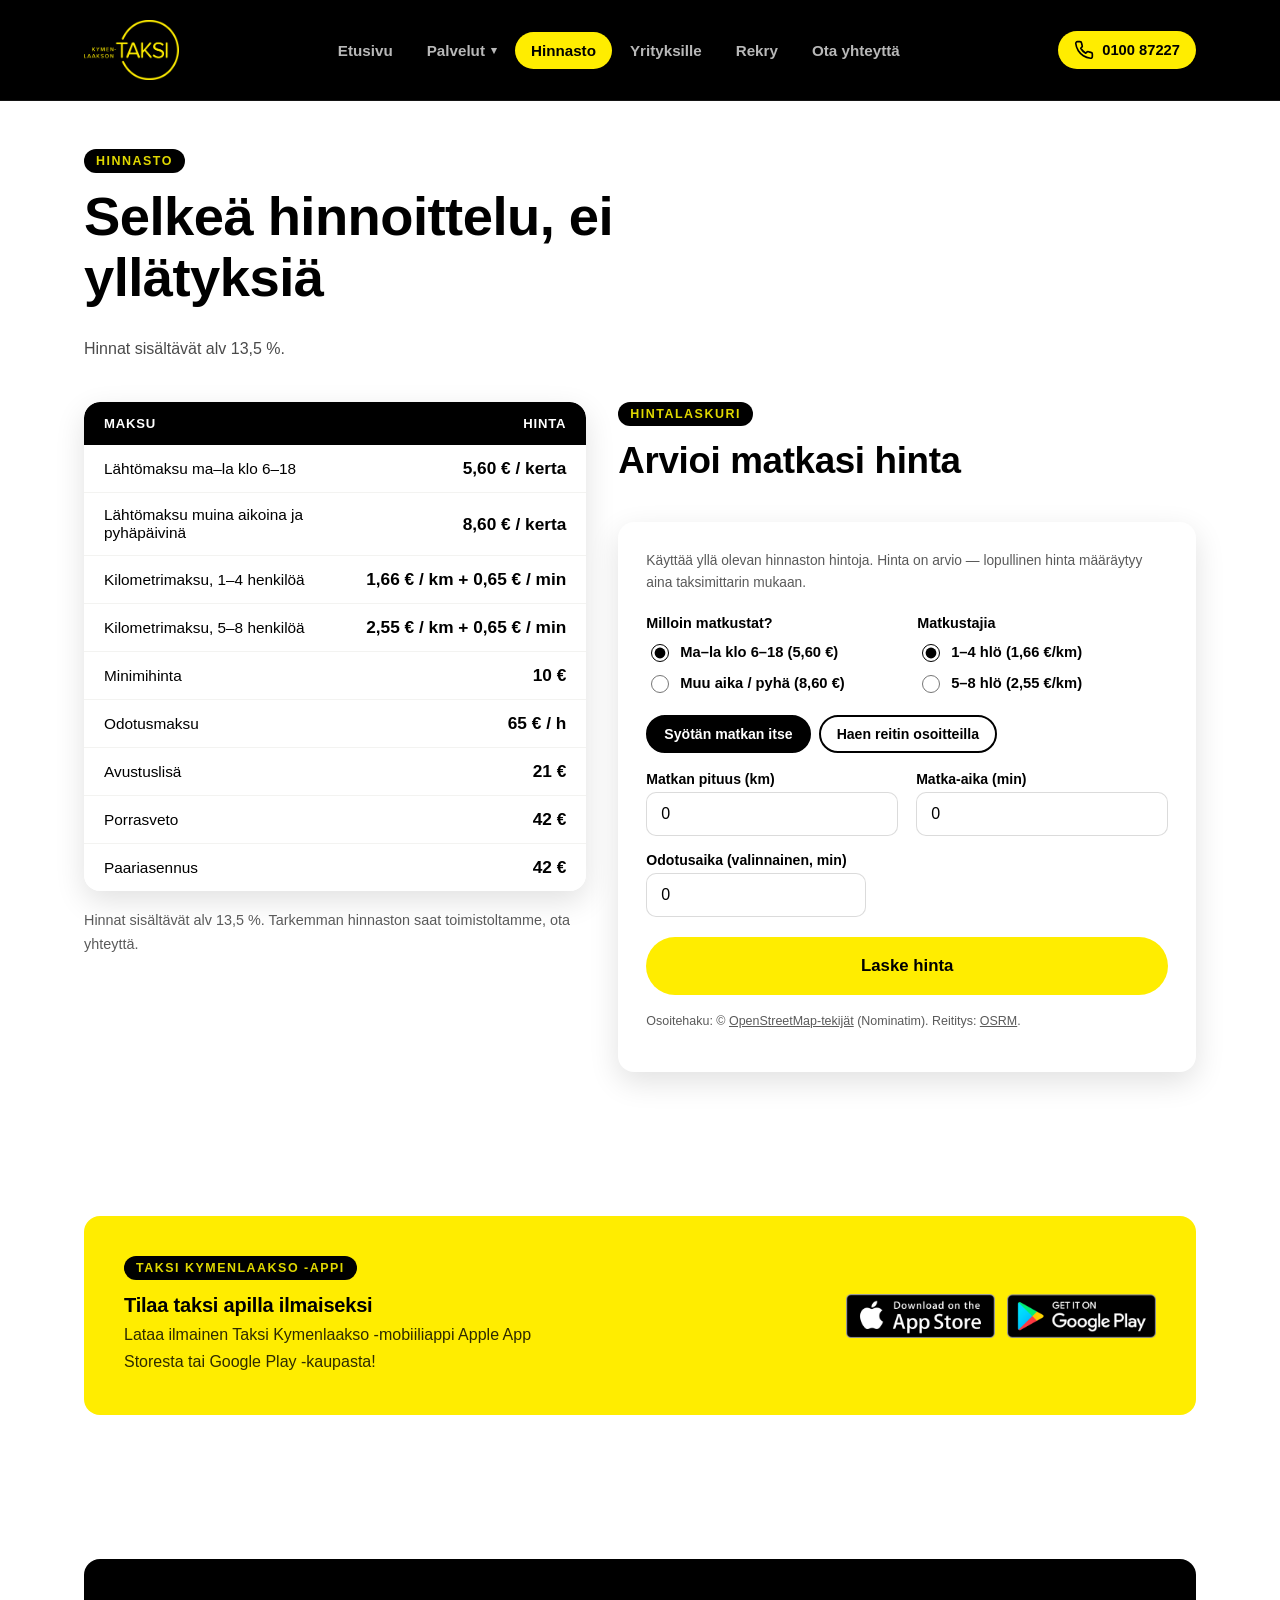
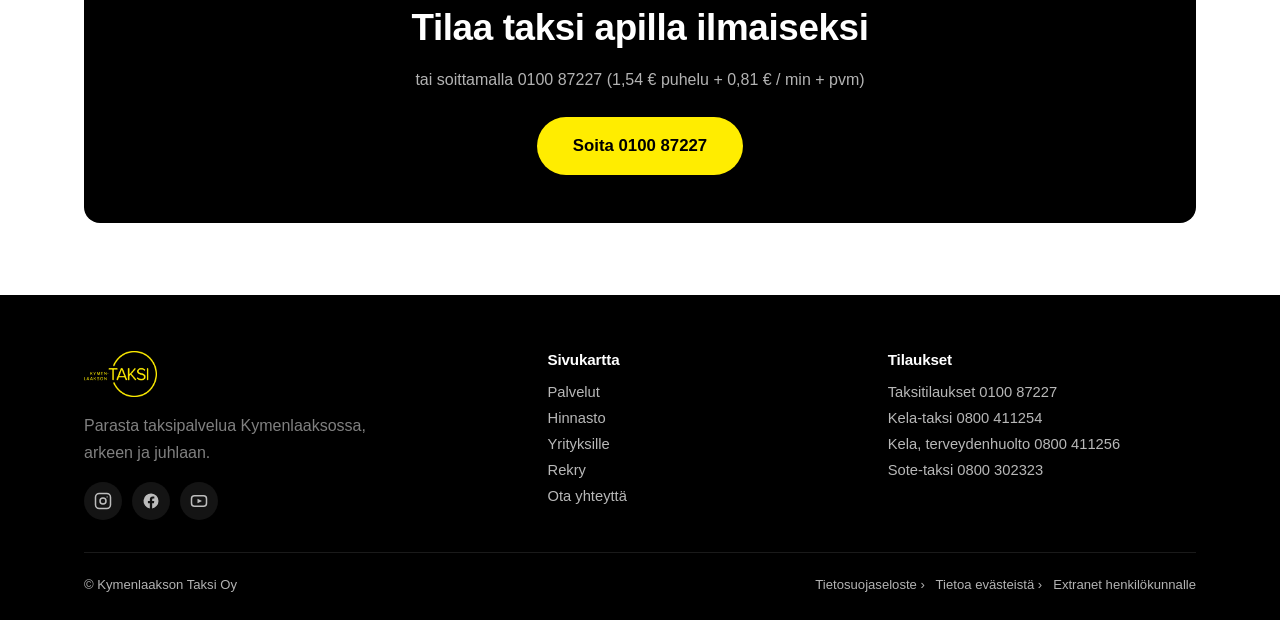
==== hinnasto.html @ 9fd6f987 "Poista turha keltainen bannerihero hinnasto-sivulta ja korjaa pudotusvalikon hover-bugi Hinnasto-siv" ====
<!DOCTYPE html>
<html lang="fi">
<head>
<meta charset="UTF-8">
<meta name="viewport" content="width=device-width, initial-scale=1.0">
<title>Hinnasto — Kymenlaakson Taksi</title>
<meta name="description" content="Kymenlaakson Taksin hinnasto: lähtömaksut, kilometrimaksut, odotusmaksu ja lisät.">
<link rel="stylesheet" href="assets/style.css?v=7">
<link rel="icon" href="assets/images/favicon-32.png" sizes="32x32">
<link rel="icon" href="assets/images/favicon-192.png" sizes="192x192">
<link rel="apple-touch-icon" href="assets/images/apple-touch-icon.png">
</head>
<body>
<a class="skip-link" href="#sisalto">Siirry sisältöön</a>

<header class="site-header">
  <div class="wrap">
    <a href="index.html" class="logo">
      <img src="assets/images/logo-keltainen.png" alt="Kymenlaakson Taksi" width="96" height="60">
    </a>
    <nav class="main-nav" aria-label="Päävalikko">
      <a href="index.html">Etusivu</a>
      <div class="nav-dropdown">
        <button type="button" class="nav-dropdown-toggle" aria-haspopup="true" aria-expanded="false" aria-controls="palvelut-menu">
          Palvelut <span class="caret" aria-hidden="true">&#9662;</span>
        </button>
        <ul class="nav-dropdown-menu" id="palvelut-menu">
          <li><a href="palvelut.html">Kaikki palvelut</a></li>
          <li><a href="kela-taksi.html">Kela-taksi</a></li>
          <li><a href="sote-taksi.html">Sote-taksi</a></li>
        </ul>
      </div>
      <a href="hinnasto.html" class="active" aria-current="page">Hinnasto</a>
      <a href="yrityksille.html">Yrityksille</a>
      <a href="rekry.html">Rekry</a>
      <a href="ota-yhteytta.html">Ota yhteyttä</a>
    </nav>
    <div class="header-actions">
      <a href="tel:+35810087227" class="call-chip"><svg width="20" height="20" viewBox="0 0 24 24" fill="none" stroke="currentColor" stroke-width="2" stroke-linecap="round" stroke-linejoin="round" aria-hidden="true"><path d="M22 16.92v3a2 2 0 0 1-2.18 2 19.79 19.79 0 0 1-8.63-3.07 19.5 19.5 0 0 1-6-6 19.79 19.79 0 0 1-3.07-8.67A2 2 0 0 1 4.11 2h3a2 2 0 0 1 2 1.72c.127.96.361 1.903.7 2.81a2 2 0 0 1-.45 2.11L8.09 9.91a16 16 0 0 0 6 6l1.27-1.27a2 2 0 0 1 2.11-.45c.907.339 1.85.573 2.81.7A2 2 0 0 1 22 16.92z"/></svg> <span class="chip-sub">0100 87227</span></a>
      <button class="menu-toggle" aria-label="Avaa valikko" aria-expanded="false" aria-controls="mobile-nav"><svg width="24" height="24" viewBox="0 0 24 24" fill="none" stroke="currentColor" stroke-width="2" stroke-linecap="round" stroke-linejoin="round" aria-hidden="true"><line x1="3" y1="6" x2="21" y2="6"/><line x1="3" y1="12" x2="21" y2="12"/><line x1="3" y1="18" x2="21" y2="18"/></svg></button>
    </div>
  </div>
  <div class="mobile-nav" id="mobile-nav">
    <a href="index.html">Etusivu</a>
    <a href="palvelut.html">Palvelut</a>
    <div class="sub-links">
      <a href="kela-taksi.html">Kela-taksi</a>
      <a href="sote-taksi.html">Sote-taksi</a>
    </div>
    <a href="hinnasto.html" class="active" aria-current="page">Hinnasto</a>
    <a href="yrityksille.html">Yrityksille</a>
    <a href="rekry.html">Rekry</a>
    <a href="ota-yhteytta.html">Ota yhteyttä</a>
  </div>
</header>

<main id="sisalto">

  <section id="hintalaskuri" style="padding-top:48px;">
    <div class="wrap">
      <div class="section-head">
        <span class="eyebrow">Hinnasto</span>
        <h1>Selkeä hinnoittelu, ei yllätyksiä</h1>
        <p>Hinnat sisältävät alv 13,5 %.</p>
      </div>
      <div class="pricing-grid">

        <div>
          <h2 class="visually-hidden">Hinnat</h2>
          <div class="table-scroll">
          <table class="price-table">
            <thead>
              <tr><th>Maksu</th><th style="text-align:right;">Hinta</th></tr>
            </thead>
            <tbody>
              <tr>
                <td>Lähtömaksu ma–la klo 6–18</td>
                <td class="amount">5,60 € / kerta</td>
              </tr>
              <tr>
                <td>Lähtömaksu muina aikoina ja pyhäpäivinä</td>
                <td class="amount">8,60 € / kerta</td>
              </tr>
              <tr>
                <td>Kilometrimaksu, 1–4 henkilöä</td>
                <td class="amount">1,66 € / km + 0,65 € / min</td>
              </tr>
              <tr>
                <td>Kilometrimaksu, 5–8 henkilöä</td>
                <td class="amount">2,55 € / km + 0,65 € / min</td>
              </tr>
              <tr>
                <td>Minimihinta</td>
                <td class="amount">10 €</td>
              </tr>
              <tr>
                <td>Odotusmaksu</td>
                <td class="amount">65 € / h</td>
              </tr>
              <tr>
                <td>Avustuslisä</td>
                <td class="amount">21 €</td>
              </tr>
              <tr>
                <td>Porrasveto</td>
                <td class="amount">42 €</td>
              </tr>
              <tr>
                <td>Paariasennus</td>
                <td class="amount">42 €</td>
              </tr>
            </tbody>
          </table>
          </div>
          <p class="price-note">Hinnat sisältävät alv 13,5 %. Tarkemman hinnaston saat toimistoltamme, <a href="ota-yhteytta.html">ota yhteyttä</a>.</p>
        </div>

        <div>
          <div class="section-head">
            <span class="eyebrow">Hintalaskuri</span>
            <h2>Arvioi matkasi hinta</h2>
          </div>

          <div class="calc-card">
            <p class="calc-note">Käyttää yllä olevan hinnaston hintoja. Hinta on arvio — lopullinen hinta määräytyy aina taksimittarin mukaan.</p>

            <div class="calc-top-grid">
              <fieldset class="calc-fieldset">
                <legend>Milloin matkustat?</legend>
                <div class="calc-radio-row">
                  <label class="calc-radio"><input type="radio" name="calc-time" value="day" checked> Ma–la klo 6–18 (5,60 €)</label>
                  <label class="calc-radio"><input type="radio" name="calc-time" value="night"> Muu aika / pyhä (8,60 €)</label>
                </div>
              </fieldset>

              <fieldset class="calc-fieldset">
                <legend>Matkustajia</legend>
                <div class="calc-radio-row">
                  <label class="calc-radio"><input type="radio" name="calc-pax" value="1-4" checked> 1–4 hlö (1,66 €/km)</label>
                  <label class="calc-radio"><input type="radio" name="calc-pax" value="5-8"> 5–8 hlö (2,55 €/km)</label>
                </div>
              </fieldset>
            </div>

            <div class="tabs calc-method-tabs" data-target="#calc-method-panels">
              <button type="button" class="tab-btn active" data-tab="manual">Syötän matkan itse</button>
              <button type="button" class="tab-btn" data-tab="address">Haen reitin osoitteilla</button>
            </div>

            <div id="calc-method-panels">
              <div class="tab-panel calc-panel active" id="manual">
                <div class="calc-grid-2">
                  <div class="calc-field">
                    <label for="calc-km">Matkan pituus (km)</label>
                    <input class="calc-input" type="number" min="0" step="0.1" id="calc-km" value="0">
                  </div>
                  <div class="calc-field">
                    <label for="calc-min">Matka-aika (min)</label>
                    <input class="calc-input" type="number" min="0" step="1" id="calc-min" value="0">
                  </div>
                </div>
              </div>

              <div class="tab-panel calc-panel" id="address">
                <div class="calc-field ac-wrap">
                  <label for="calc-from">Lähtöpaikka</label>
                  <input class="calc-input" type="text" id="calc-from" autocomplete="off" placeholder="esim. Ruuvikatu 12, Kotka">
                  <div class="ac-list" id="calc-from-list" hidden></div>
                  <span class="visually-hidden" id="calc-from-live" aria-live="polite"></span>
                </div>
                <div class="calc-field ac-wrap">
                  <label for="calc-to">Määränpää</label>
                  <input class="calc-input" type="text" id="calc-to" autocomplete="off" placeholder="esim. Kymenlaakson keskussairaala">
                  <div class="ac-list" id="calc-to-list" hidden></div>
                  <span class="visually-hidden" id="calc-to-live" aria-live="polite"></span>
                </div>
                <div class="calc-route-row">
                  <button type="button" class="btn btn-outline" id="calc-route-btn">Hae reitti</button>
                  <p class="ac-status" id="calc-route-status" aria-live="polite"></p>
                </div>
              </div>
            </div>

            <div class="calc-field calc-wait-field">
              <label for="calc-wait">Odotusaika (valinnainen, min)</label>
              <input class="calc-input" type="number" min="0" step="1" id="calc-wait" value="0">
            </div>

            <button type="button" class="btn btn-primary btn-lg btn-block" id="calc-submit">Laske hinta</button>

            <div class="calc-result" id="calc-result" aria-live="polite">
              <div class="amount" id="calc-amount">0 €</div>
              <div class="breakdown" id="calc-breakdown"></div>
            </div>

            <p class="calc-source">Osoitehaku: © <a href="https://www.openstreetmap.org/copyright" target="_blank" rel="noopener">OpenStreetMap-tekijät</a> (Nominatim). Reititys: <a href="https://project-osrm.org/" target="_blank" rel="noopener">OSRM</a>.</p>
          </div>
        </div>

      </div>
    </div>
  </section>

  <section>
    <div class="wrap">
      <div class="app-band">
        <div>
          <span class="eyebrow">Taksi Kymenlaakso -appi</span>
          <h3>Tilaa taksi apilla ilmaiseksi</h3>
          <p>Lataa ilmainen Taksi Kymenlaakso -mobiiliappi Apple App Storesta tai Google Play -kaupasta!</p>
        </div>
        <div class="store-badges">
          <a class="store-badge-link" href="https://apps.apple.com/fi/app/taksi-kymenlaakso/id1377172816?l=fi" target="_blank" rel="noopener"><img src="assets/images/app-store-badge.png" alt="Lataa App Storesta" width="160" height="47"></a>
          <a class="store-badge-link" href="https://play.google.com/store/apps/details?id=fi.kymenlaakson.kytaxi&amp;hl=fi" target="_blank" rel="noopener"><img src="assets/images/google-play-badge.png" alt="Lataa Google Playsta" width="160" height="47"></a>
        </div>
      </div>
    </div>
  </section>

  <section>
    <div class="wrap">
      <div class="cta-band">
        <h2>Tilaa taksi apilla ilmaiseksi</h2>
        <p style="color:rgba(255,255,255,.7);">tai soittamalla 0100 87227 (1,54 € puhelu + 0,81 € / min + pvm)</p>
        <div class="btn-row">
          <a href="tel:+35810087227" class="btn btn-primary btn-lg">Soita 0100 87227</a>
        </div>
      </div>
    </div>
  </section>

</main>

<footer class="site-footer">
  <div class="wrap">
    <div class="footer-grid">
      <div>
        <h4 class="visually-hidden">Kymenlaakson Taksi</h4><img class="footer-logo" src="assets/images/logo-keltainen.png" alt="Kymenlaakson Taksi" width="146" height="92">
        <p style="color:rgba(255,255,255,.5);max-width:320px;">Parasta taksipalvelua Kymenlaaksossa, arkeen ja juhlaan.</p>
        <div class="social-row">
          <a href="https://www.instagram.com/kymenlaaksontaksi/" target="_blank" rel="noopener" aria-label="Instagram"><svg width="18" height="18" viewBox="0 0 24 24" fill="none" stroke="currentColor" stroke-width="2" stroke-linecap="round" stroke-linejoin="round" aria-hidden="true"><rect x="2" y="2" width="20" height="20" rx="5"/><circle cx="12" cy="12" r="4"/><circle cx="17.5" cy="6.5" r="0.8" fill="currentColor" stroke="none"/></svg></a>
          <a href="https://www.facebook.com/KymenlaaksonTaksi/" target="_blank" rel="noopener" aria-label="Facebook"><svg width="18" height="18" viewBox="0 0 24 24" fill="currentColor" aria-hidden="true"><path d="M22 12a10 10 0 1 0-11.56 9.88v-6.99H7.9V12h2.54V9.8c0-2.5 1.49-3.89 3.77-3.89 1.1 0 2.24.2 2.24.2v2.46h-1.26c-1.24 0-1.63.77-1.63 1.56V12h2.78l-.44 2.89h-2.34v6.99A10 10 0 0 0 22 12z"/></svg></a>
          <a href="https://www.youtube.com/channel/UCaCXejosqD8oTyrLFrv1FBg" target="_blank" rel="noopener" aria-label="YouTube"><svg width="18" height="18" viewBox="0 0 24 24" fill="none" stroke="currentColor" stroke-width="2" stroke-linecap="round" stroke-linejoin="round" aria-hidden="true"><rect x="2" y="5" width="20" height="14" rx="4"/><polygon points="10 9 16 12 10 15 10 9" fill="currentColor" stroke="none"/></svg></a>
        </div>
      </div>
      <div>
        <h4>Sivukartta</h4>
        <a href="palvelut.html">Palvelut</a>
        <a href="hinnasto.html">Hinnasto</a>
        <a href="yrityksille.html">Yrityksille</a>
        <a href="rekry.html">Rekry</a>
        <a href="ota-yhteytta.html">Ota yhteyttä</a>
      </div>
      <div>
        <h4>Tilaukset</h4>
        <a href="tel:+35810087227">Taksitilaukset 0100 87227</a>
        <a href="tel:+358800411254">Kela-taksi 0800 411254</a>
        <a href="tel:+358800411256">Kela, terveydenhuolto 0800 411256</a>
        <a href="tel:+358800302323">Sote-taksi 0800 302323</a>
      </div>
    </div>
    <div class="footer-bottom">
      <span>© Kymenlaakson Taksi Oy</span>
      <div>
        <a href="https://www.kymenlaaksontaksi.fi/tietosuojaseloste" target="_blank" rel="noopener">Tietosuojaseloste ›</a> &nbsp; <a href="https://www.kymenlaaksontaksi.fi/tietoa-evasteista/" target="_blank" rel="noopener">Tietoa evästeistä ›</a> &nbsp; <a href="https://www.kymenlaaksontaksi.fi/extranet/" target="_blank" rel="noopener">Extranet henkilökunnalle</a>
      </div>
    </div>
  </div>
</footer>

<button class="back-to-top" aria-label="Takaisin sivun alkuun">&#8593;</button>

<script src="assets/script.js?v=7"></script>
</body>
</html>
---- assets/style.css ----
/* Kymenlaakson Taksi — uudistettu sivusto
   Musta + keltainen taksi-ilme, moderni ja selkeä rakenne. */

:root {
  /* Kymenlaakson Taksin virallinen graafinen ohjeisto: keltainen #ffed00,
     musta #000000, valkoinen #ffffff. Puhtaimmat mahdolliset sävyt. */
  --black: #000000;
  --black-soft: #0d0d0d;
  --yellow: #ffed00;
  --yellow-deep: #e0d800;
  --ink: #000000;
  --gray-900: #202020;
  --gray-700: #4a4a4a;
  --gray-400: #8a8a8a;
  --muted: #5a5a5a;
  --gray-100: #f3f3f1;
  --white: #ffffff;
  --radius: 16px;
  --radius-sm: 10px;
  --shadow: 0 10px 30px rgba(0, 0, 0, 0.12);
  --maxw: 1160px;
  --font: "Helvetica Neue", Arial, "Segoe UI", sans-serif;
}

* { box-sizing: border-box; }

@media (prefers-reduced-motion: no-preference) {
  html { scroll-behavior: smooth; }
}

.visually-hidden {
  position: absolute !important;
  width: 1px; height: 1px;
  padding: 0; margin: -1px;
  overflow: hidden;
  clip: rect(0,0,0,0);
  white-space: nowrap;
  border: 0;
}

/* ---------- Focus visibility (WCAG 2.4.7 / 2.4.11) ---------- */
a:focus-visible,
button:focus-visible,
input:focus-visible,
summary:focus-visible,
[tabindex]:focus-visible {
  outline: 3px solid var(--ink);
  outline-offset: 2px;
  border-radius: 4px;
}
.site-header :focus-visible,
.mobile-nav :focus-visible,
.cta-band :focus-visible,
.site-footer :focus-visible,
.section-dark :focus-visible,
.value-card :focus-visible,
.call-card :focus-visible,
.calc-result :focus-visible {
  outline-color: var(--yellow);
}

body {
  margin: 0;
  font-family: var(--font);
  color: var(--ink);
  background: var(--white);
  -webkit-font-smoothing: antialiased;
}

img { max-width: 100%; display: block; }

a { color: inherit; text-decoration: none; }

.wrap {
  max-width: var(--maxw);
  margin: 0 auto;
  padding: 0 24px;
}

h1, h2, h3, h4 { line-height: 1.12; margin: 0 0 .5em; font-weight: 800; letter-spacing: -0.01em; }
h1 { font-size: clamp(2.2rem, 5vw, 3.4rem); }
h2 { font-size: clamp(1.6rem, 3.2vw, 2.3rem); }
h3 { font-size: 1.25rem; }
p { line-height: 1.65; color: var(--gray-700); margin: 0 0 1em; }

.eyebrow {
  display: inline-block;
  justify-self: start;
  font-size: .78rem;
  font-weight: 800;
  letter-spacing: .12em;
  text-transform: uppercase;
  color: var(--yellow-deep);
  background: var(--ink);
  padding: 5px 12px;
  border-radius: 999px;
  margin-bottom: 14px;
}

/* ---------- Buttons ---------- */
.btn {
  display: inline-flex;
  align-items: center;
  gap: 8px;
  padding: 14px 26px;
  border-radius: 999px;
  font-weight: 700;
  font-size: 1rem;
  border: 2px solid transparent;
  cursor: pointer;
  transition: transform .15s ease, background .15s ease, color .15s ease, border-color .15s ease;
}
.btn:hover { transform: translateY(-2px); }
.btn-primary { background: var(--yellow); color: var(--ink); }
.btn-primary:hover { background: var(--yellow-deep); }
.btn-dark { background: var(--ink); color: var(--white); }
.btn-dark:hover { background: #000; }
.btn-outline { background: transparent; color: var(--ink); border-color: var(--ink); }
.btn-outline:hover { background: var(--ink); color: var(--white); }
.btn-outline-light { background: transparent; color: var(--white); border-color: rgba(255,255,255,.5); }
.btn-outline-light:hover { background: var(--white); color: var(--ink); }
.btn-lg { padding: 17px 34px; font-size: 1.05rem; }
.btn-block { width: 100%; justify-content: center; }

/* ---------- Header ---------- */
.site-header {
  position: sticky;
  top: 0;
  z-index: 100;
  background: var(--black);
  border-bottom: 1px solid rgba(255,255,255,.08);
}
.site-header .wrap {
  display: flex;
  align-items: center;
  justify-content: space-between;
  height: 100px;
}
.logo {
  display: flex;
  align-items: center;
  gap: 12px;
  color: var(--white);
  transition: transform .15s ease;
}
.logo:hover { transform: scale(1.03); }
.logo img { height: 60px; width: auto; display: block; }

@media (max-width: 760px) {
  .site-header .wrap { height: 84px; }
  .logo img { height: 48px; }
}

.main-nav { display: flex; align-items: center; gap: 2px; }
.main-nav a {
  color: rgba(255,255,255,.72);
  font-weight: 600;
  font-size: .95rem;
  padding: 10px 16px;
  border-radius: 999px;
  transition: all .15s ease;
}
.main-nav a:hover { color: var(--white); background: rgba(255,255,255,.08); }
.main-nav a.active { color: var(--ink); background: var(--yellow); }

/* ---------- Nav dropdown (Palvelut) ---------- */
.nav-dropdown { position: relative; }
.nav-dropdown-toggle {
  display: inline-flex; align-items: center; gap: 6px;
  background: none; border: none; cursor: pointer;
  color: rgba(255,255,255,.72);
  font-weight: 600; font-size: .95rem; font-family: inherit;
  padding: 10px 16px; border-radius: 999px;
}
.nav-dropdown-toggle:hover { color: var(--white); background: rgba(255,255,255,.08); }
.nav-dropdown-toggle.active { color: var(--ink); background: var(--yellow); }
.nav-dropdown-toggle .caret { font-size: .7em; transition: transform .15s ease; }
.nav-dropdown-toggle[aria-expanded="true"] .caret { transform: rotate(180deg); }

.nav-dropdown-menu {
  display: none;
  position: absolute;
  top: calc(100% + 8px);
  left: 0;
  min-width: 220px;
  background: var(--white);
  border-radius: var(--radius-sm);
  box-shadow: var(--shadow);
  padding: 8px;
  z-index: 200;
  list-style: none;
  margin: 0;
}
.nav-dropdown-menu.open { display: block; }
/* Näkymätön silta napin ja valikon välisen 8px:n raon yli: ilman tätä
   hiiri ehtii poistua .nav-dropdown-elementin päältä rakoa ylittäessään,
   jolloin :hover katkeaa ja valikko sulkeutuu ennen kuin alavalinnan ehtii
   klikata. */
.nav-dropdown::after {
  content: "";
  position: absolute;
  top: 100%;
  left: 0;
  width: 220px;
  height: 8px;
}
/* Näppäimistökäyttäjille valikko aukeaa fokuksella (:focus-within) aina,
   kosketuslaitteilla vain klikkauksella (ei hover-kykyä). */
.nav-dropdown:focus-within .nav-dropdown-menu { display: block; }
@media (hover: hover) and (pointer: fine) {
  .nav-dropdown:hover .nav-dropdown-menu { display: block; }
}
.nav-dropdown-menu a {
  display: block;
  padding: 10px 14px;
  border-radius: 8px;
  color: var(--ink);
  font-weight: 600;
  font-size: .94rem;
}
.nav-dropdown-menu a:hover,
.nav-dropdown-menu a:focus-visible { background: var(--gray-100); }
.nav-dropdown-menu a.active { color: var(--ink); background: var(--yellow); font-weight: 800; }

/* Mobiilin alavalikko: aina näkyvät alalinkit ilman erillistä togglea */
.mobile-nav .sub-links { background: rgba(255,255,255,.03); }
.mobile-nav .sub-links a { padding-left: 42px; font-weight: 500; font-size: .92rem; }

.header-actions { display: flex; align-items: center; gap: 10px; }
.call-chip {
  display: flex; align-items: center; gap: 8px;
  background: var(--yellow); color: var(--ink);
  padding: 9px 16px; border-radius: 999px;
  font-weight: 800; font-size: .92rem;
  white-space: nowrap;
}
.menu-toggle {
  display: none;
  align-items: center; justify-content: center;
  background: none; border: none; color: var(--white);
  cursor: pointer; padding: 8px;
}

@media (max-width: 980px) {
  .main-nav { display: none; }
  .call-chip span.chip-sub { display: none; }
  .menu-toggle { display: flex; }
}

.mobile-nav {
  display: none;
  background: var(--black-soft);
  border-bottom: 1px solid rgba(255,255,255,.08);
}
.mobile-nav.open { display: block; }
.mobile-nav a {
  display: block;
  padding: 14px 24px;
  color: rgba(255,255,255,.85);
  font-weight: 600;
  border-top: 1px solid rgba(255,255,255,.06);
}
.mobile-nav a.active { color: var(--yellow); }

/* ---------- Hero ---------- */
.hero {
  position: relative;
  background: var(--yellow);
  color: var(--ink);
  overflow: hidden;
}
.hero .wrap {
  position: relative; z-index: 2;
  padding-top: 72px; padding-bottom: 72px;
  display: grid;
  grid-template-columns: 1.3fr 1fr;
  gap: 32px;
  align-items: center;
}
.hero-page .wrap { grid-template-columns: 1fr; padding-top: 56px; padding-bottom: 56px; }
.hero h1 { color: var(--ink); }
.hero .eyebrow { background: var(--ink); color: var(--yellow); }
.hero p.lead { color: rgba(0,0,0,.82); font-size: 1.15rem; max-width: 560px; }

.hero-graphic { display: flex; justify-content: center; align-items: center; }
.hero-graphic svg { width: 100%; max-width: 360px; height: auto; }
.hero-graphic img {
  width: 100%;
  border-radius: var(--radius);
  box-shadow: 0 16px 40px rgba(0,0,0,.25);
  aspect-ratio: 4 / 3;
  object-fit: cover;
}

@media (max-width: 860px) {
  .hero .wrap { grid-template-columns: 1fr; }
  .hero-graphic { display: none; }
}

/* Valokuvallinen hero: kuva täyttää koko leveyden, teksti sen päällä */
.hero-photo-page {
  background: var(--black);
  min-height: 480px;
  display: flex;
  align-items: flex-end;
}
.hero-photo-page .hero-bg-img {
  position: absolute;
  inset: 0;
  width: 100%;
  height: 100%;
  object-fit: cover;
  z-index: 0;
}
.hero-photo-page::after {
  content: "";
  position: absolute; inset: 0;
  background: linear-gradient(180deg, rgba(0,0,0,.5) 0%, rgba(0,0,0,.93) 100%);
  z-index: 1;
}
.hero-photo-page .wrap {
  display: block;
  position: relative; z-index: 2;
  padding-top: 120px;
  padding-bottom: 48px;
  width: 100%;
}
.hero-photo-page .eyebrow { background: var(--yellow); color: var(--ink); }
.hero-photo-page h1 { color: var(--white); }
.hero-photo-page p.lead { color: rgba(255,255,255,.9); max-width: 620px; }
.hero-photo-page .hero-graphic { display: none; }

@media (max-width: 760px) {
  .hero-photo-page { min-height: 400px; }
  .hero-photo-page .wrap { padding-top: 92px; padding-bottom: 36px; }
}

.hero-calls {
  display: flex;
  flex-wrap: wrap;
  gap: 16px;
  margin-top: 32px;
}
.call-card {
  display: flex;
  align-items: center;
  gap: 14px;
  background: var(--black);
  border: 1px solid rgba(255,255,255,.08);
  border-radius: var(--radius-sm);
  padding: 16px 20px;
}
.call-card .icon {
  width: 42px; height: 42px; border-radius: 50%;
  background: var(--yellow); color: var(--ink);
  display: flex; align-items: center; justify-content: center;
  flex-shrink: 0;
}
.call-card .num { font-size: 1.3rem; font-weight: 800; color: var(--white); }
.call-card .sub { font-size: .78rem; color: rgba(255,255,255,.55); }
.call-card a.num { display: block; }

/* ---------- Sections ---------- */
section { padding: 72px 0; }
.section-alt { background: var(--gray-100); }
.section-dark { background: var(--ink); color: var(--white); }
.section-dark p { color: rgba(255,255,255,.72); }
.section-dark h2 { color: var(--white); }
.section-head { max-width: 680px; margin-bottom: 40px; }
.section-head.center { margin-left: auto; margin-right: auto; text-align: center; }

/* ---------- Stat / price grid ---------- */
.stat-grid {
  display: grid;
  grid-template-columns: repeat(4, 1fr);
  gap: 1px;
  background: rgba(255,255,255,.1);
  border-radius: var(--radius);
  overflow: hidden;
}
.stat-cell {
  background: var(--ink);
  padding: 32px 20px;
  text-align: center;
}
.stat-cell .stat-icon { margin-bottom: 12px; display: flex; justify-content: center; color: var(--yellow); }
.stat-cell .stat-label {
  font-size: .72rem; letter-spacing: .08em; text-transform: uppercase;
  color: rgba(255,255,255,.55); font-weight: 700; margin-bottom: 10px;
}
.stat-cell .stat-value { font-size: 2.1rem; font-weight: 900; color: var(--yellow); }
.stat-cell .stat-unit { font-size: .95rem; color: rgba(255,255,255,.65); margin-left: 4px; }

@media (max-width: 760px) {
  .stat-grid { grid-template-columns: repeat(2, 1fr); }
}

/* Kolmen faktan rivi (esim. Kela-taksin klo 14 / 25 € / 24-7) */
.fact-grid { grid-template-columns: repeat(3, 1fr); margin: 20px 0; }
.fact-grid .stat-value { font-size: 1.7rem; }
@media (max-width: 560px) {
  .fact-grid { grid-template-columns: 1fr 1fr; }
}

/* ---------- Cards ---------- */
.card-grid {
  display: grid;
  grid-template-columns: repeat(auto-fit, minmax(280px, 1fr));
  gap: 24px;
}
.card {
  background: var(--white);
  border: 1px solid rgba(0,0,0,.08);
  border-radius: var(--radius);
  padding: 32px;
  box-shadow: var(--shadow);
  transition: transform .2s ease, box-shadow .2s ease;
}
.card-grid .card:hover {
  transform: translateY(-4px);
  box-shadow: 0 16px 36px rgba(0,0,0,.16);
}
.card .card-icon {
  width: 50px; height: 50px; border-radius: 12px;
  background: var(--yellow); color: var(--ink);
  display: flex; align-items: center; justify-content: center;
  margin-bottom: 18px;
}
.card-yellow { background: var(--yellow); border-color: transparent; }
.card-yellow h3 { color: var(--ink); }
.card-yellow p { color: rgba(0,0,0,.82); }

/* Ison tilausnumeron linkki yleiskäyttöön (ei vain .contact-card-sisällä) */
.kela-big-num {
  display: block;
  font-size: 2.4rem;
  font-weight: 900;
  color: var(--ink);
  margin: 10px 0;
}
@media (max-width: 480px) {
  .kela-big-num { font-size: 1.9rem; }
}
.card .card-icon .num-badge { font-size: 1.3rem; font-weight: 900; }
.card h3 { margin-bottom: 10px; }
.card .btn { margin-top: 10px; }

/* ---------- Pricing table ---------- */
.table-scroll {
  overflow-x: auto;
  -webkit-overflow-scrolling: touch;
  border-radius: var(--radius);
  box-shadow: var(--shadow);
}
.price-table {
  width: 100%;
  min-width: 420px;
  border-collapse: collapse;
  background: var(--white);
  border-radius: var(--radius);
  overflow: hidden;
}
.price-table th {
  text-align: left;
  background: var(--ink);
  color: var(--white);
  padding: 14px 20px;
  font-size: .82rem;
  text-transform: uppercase;
  letter-spacing: .06em;
}
.price-table td {
  padding: 13px 20px;
  border-bottom: 1px solid var(--gray-100);
  font-size: .96rem;
}
.price-table tr:last-child td { border-bottom: none; }
.price-table td.amount { font-weight: 800; font-size: 1.08rem; color: var(--ink); text-align: right; white-space: nowrap; }
.price-note {
  margin-top: 18px;
  font-size: .9rem;
  color: var(--muted);
}

/* ---------- Accordion ---------- */
.accordion { border-top: 1px solid rgba(0,0,0,.1); }
.acc-item { border-bottom: 1px solid rgba(0,0,0,.1); }
.acc-trigger {
  width: 100%;
  display: flex;
  align-items: center;
  justify-content: space-between;
  gap: 16px;
  background: none;
  border: none;
  text-align: left;
  font-family: inherit;
  font-weight: 700;
  font-size: 1rem;
  color: var(--ink);
  padding: 18px 4px;
  cursor: pointer;
}
.acc-trigger .plus {
  flex-shrink: 0;
  width: 26px; height: 26px; border-radius: 50%;
  background: var(--gray-100);
  display: flex; align-items: center; justify-content: center;
  font-size: 1.1rem; font-weight: 400;
  transition: transform .2s ease, background .2s ease;
}
.acc-item.open .acc-trigger .plus { background: var(--yellow); transform: rotate(45deg); }
.acc-panel {
  max-height: 0;
  overflow: hidden;
  transition: max-height .25s ease;
}
.acc-panel-inner { padding: 0 4px 20px; }
.acc-panel-inner p, .acc-panel-inner li { color: var(--gray-700); font-size: .96rem; }
.acc-panel-inner ul { padding-left: 1.2em; margin: 0; }
.acc-panel-inner li { margin-bottom: 8px; }

/* ---------- Tabs (rekry) ---------- */
.tabs { display: flex; gap: 8px; flex-wrap: wrap; margin-bottom: 32px; }
.tab-btn {
  background: var(--white);
  border: 2px solid var(--ink);
  color: var(--ink);
  font-weight: 700;
  padding: 11px 22px;
  border-radius: 999px;
  cursor: pointer;
  font-family: inherit;
  font-size: .95rem;
}
.tab-btn.active { background: var(--ink); color: var(--white); }
.tab-panel { display: none; }
.tab-panel.active { display: block; animation: fadeIn .2s ease; }
@keyframes fadeIn { from { opacity: 0; transform: translateY(6px); } to { opacity: 1; transform: translateY(0); } }

.benefit-list { list-style: none; padding: 0; margin: 0; display: grid; grid-template-columns: repeat(auto-fit,minmax(240px,1fr)); gap: 14px; }
.benefit-list li {
  display: flex; align-items: flex-start; gap: 12px;
  background: var(--white); border-radius: var(--radius-sm);
  padding: 16px 18px; box-shadow: var(--shadow);
  font-weight: 600; color: var(--ink); font-size: .95rem;
}
.benefit-list li .dot {
  flex-shrink: 0; width: 24px; height: 24px; border-radius: 50%;
  background: var(--yellow); display: flex; align-items: center; justify-content: center;
  font-size: .85rem; font-weight: 900; color: var(--ink);
}

.price-chip-row { display: flex; gap: 14px; flex-wrap: wrap; margin: 20px 0; }
.price-chip {
  background: var(--ink); color: var(--white);
  border-radius: var(--radius-sm); padding: 18px 24px; flex: 1; min-width: 200px;
}
.price-chip .label { font-size: .8rem; color: rgba(255,255,255,.55); text-transform: uppercase; letter-spacing: .05em; margin-bottom: 6px; }
.price-chip .amount { font-size: 1.6rem; font-weight: 900; color: var(--yellow); }

/* ---------- Steps ---------- */
.steps { counter-reset: step; list-style: none; padding: 0; margin: 0; display: grid; gap: 16px; }
.steps li {
  counter-increment: step;
  position: relative;
  background: var(--white);
  border-radius: var(--radius-sm);
  box-shadow: var(--shadow);
  padding: 20px 24px 20px 64px;
  font-weight: 600;
}
.steps li::before {
  content: counter(step);
  position: absolute; left: 20px; top: 50%; transform: translateY(-50%);
  width: 30px; height: 30px; border-radius: 50%;
  background: var(--yellow); color: var(--ink);
  display: flex; align-items: center; justify-content: center;
  font-weight: 900;
}

/* ---------- Contact ---------- */
.contact-grid { display: grid; grid-template-columns: 1.1fr .9fr; gap: 32px; }
@media (max-width: 860px) { .contact-grid { grid-template-columns: 1fr; } }
.contact-card {
  background: var(--white);
  border-radius: var(--radius);
  box-shadow: var(--shadow);
  padding: 28px 30px;
  margin-bottom: 20px;
}
.contact-card h3 { margin-bottom: 4px; }
.contact-card .big-num { font-size: 1.5rem; font-weight: 900; color: var(--ink); display: block; margin: 6px 0; }
.contact-card .fine { font-size: .82rem; color: var(--muted); }
.person-row { display: flex; justify-content: space-between; align-items: center; padding: 14px 0; border-top: 1px solid var(--gray-100); }
.person-row:first-of-type { border-top: none; }
.person-row .role { font-size: .82rem; color: var(--muted); text-transform: uppercase; letter-spacing: .04em; }
.person-row .name { font-weight: 700; }

/* ---------- App download ---------- */
.app-band {
  background: var(--yellow);
  border-radius: var(--radius);
  padding: 40px;
  display: flex;
  align-items: center;
  justify-content: space-between;
  gap: 24px;
  flex-wrap: wrap;
}
.app-band h3 { margin-bottom: 6px; }
.app-band p { color: var(--ink); opacity: .82; margin-bottom: 0; max-width: 420px; }
.store-badges { display: flex; gap: 12px; flex-wrap: wrap; align-items: center; }
.store-badge-link { display: inline-block; line-height: 0; border-radius: 8px; transition: transform .15s ease; }
.store-badge-link:hover { transform: translateY(-2px); }
.store-badge-link img { height: 44px; width: auto; display: block; }

/* ---------- CTA band ---------- */
.cta-band {
  background: var(--black);
  color: var(--white);
  border-radius: var(--radius);
  padding: 48px;
  text-align: center;
}
.cta-band h2 { color: var(--white); }
.cta-band .btn-row { display: flex; gap: 14px; justify-content: center; flex-wrap: wrap; margin-top: 24px; }

/* ---------- Footer ---------- */
.site-footer {
  background: var(--black);
  color: rgba(255,255,255,.7);
  padding: 56px 0 28px;
}
.footer-grid {
  display: grid;
  grid-template-columns: 1.4fr 1fr 1fr;
  gap: 32px;
  padding-bottom: 32px;
  border-bottom: 1px solid rgba(255,255,255,.1);
}
@media (max-width: 760px) { .footer-grid { grid-template-columns: 1fr; } }
.footer-grid h4 { color: var(--white); font-size: .95rem; margin-bottom: 16px; }
.footer-logo { height: 46px; width: auto; margin-bottom: 16px; }
.footer-grid a { display: block; color: rgba(255,255,255,.72); margin-bottom: 10px; font-size: .92rem; }
.footer-grid a:hover { color: var(--yellow); }
.social-row { display: flex; gap: 10px; margin-top: 14px; }
.social-row a {
  width: 38px; height: 38px; border-radius: 50%;
  background: rgba(255,255,255,.08);
  display: flex; align-items: center; justify-content: center;
  margin-bottom: 0;
}
.social-row a:hover { background: var(--yellow); color: var(--ink); }
.footer-bottom {
  display: flex; justify-content: space-between; align-items: center;
  flex-wrap: wrap; gap: 10px; padding-top: 24px; font-size: .82rem;
}
.footer-bottom a:hover { color: var(--yellow); }

.skip-link {
  position: absolute; left: -999px; top: 0;
  background: var(--yellow); color: var(--ink);
  padding: 10px 16px; z-index: 1000; font-weight: 700;
}
.skip-link:focus { left: 16px; top: 16px; }

@media (max-width: 760px) {
  section { padding: 52px 0; }
  .cta-band { padding: 32px 22px; }
  .app-band { padding: 28px; }
  .calc-card { padding: 22px; }
  .price-table { min-width: 0; }
  .price-table th, .price-table td { padding: 12px 14px; font-size: .88rem; }
  .price-table td.amount { font-size: .94rem; white-space: normal; }
}

/* ---------- Yellow section + values ---------- */
.section-yellow { background: var(--yellow); color: var(--ink); }
.section-yellow h2 { color: var(--ink); }
.section-yellow p { color: rgba(0,0,0,.82); }
.section-yellow .eyebrow { background: var(--ink); color: var(--yellow); }

.value-grid {
  display: grid;
  grid-template-columns: repeat(auto-fit, minmax(230px, 1fr));
  gap: 18px;
  margin: 0 0 28px;
}
.value-card {
  background: var(--black);
  color: var(--white);
  border-radius: var(--radius-sm);
  padding: 22px 24px;
  transition: transform .2s ease;
}
.value-card:hover { transform: translateY(-4px); }
.value-card h4 { color: var(--yellow); margin-bottom: 8px; font-size: 1rem; font-weight: 800; }
.value-card p { color: rgba(255,255,255,.7); font-size: .92rem; margin: 0; }

.mission-grid {
  display: grid;
  grid-template-columns: repeat(auto-fit, minmax(260px, 1fr));
  gap: 18px;
  margin-bottom: 28px;
}
.mission-card {
  background: var(--white);
  border-radius: var(--radius-sm);
  padding: 24px;
}
.mission-card h3 { margin-bottom: 8px; }

.value-details {
  background: var(--white);
  border-radius: var(--radius-sm);
  padding: 4px 24px;
}
.value-details summary {
  cursor: pointer;
  font-weight: 800;
  padding: 16px 0;
  list-style: none;
}
.value-details summary::-webkit-details-marker { display: none; }
.value-details summary::after { content: "+"; float: right; font-weight: 400; }
.value-details[open] summary::after { content: "–"; }
.value-details dl { margin: 0 0 18px; display: grid; gap: 14px; }
.value-details dt { font-weight: 700; color: var(--ink); }
.value-details dd { margin: 2px 0 0; color: var(--gray-700); font-size: .94rem; }

/* ---------- Hinnasto + laskuri rinnakkain ---------- */
.pricing-grid { display: grid; grid-template-columns: 1fr 1.15fr; gap: 32px; align-items: start; }
@media (max-width: 900px) { .pricing-grid { grid-template-columns: 1fr; } }

/* ---------- Hintalaskuri (price calculator) ---------- */
.calc-card {
  background: var(--white);
  border-radius: var(--radius);
  box-shadow: var(--shadow);
  padding: 28px;
}
.calc-card .calc-note { font-size: .86rem; color: var(--muted); margin-bottom: 20px; }
.calc-top-grid { display: grid; grid-template-columns: 1fr 1fr; gap: 20px; margin-bottom: 4px; }
@media (max-width: 560px) { .calc-top-grid { grid-template-columns: 1fr; } }
.calc-fieldset { border: none; padding: 0; margin: 0 0 20px; }
.calc-top-grid .calc-fieldset { margin-bottom: 0; }
.calc-fieldset legend {
  font-weight: 800; font-size: .9rem; padding: 0 0 10px;
  width: 100%;
}
.calc-radio-row, .calc-method-row { display: flex; flex-direction: column; gap: 10px; }
.calc-radio {
  display: flex; align-items: center; gap: 8px;
  font-weight: 600; font-size: .92rem; cursor: pointer;
}
.calc-radio input { accent-color: var(--ink); width: 18px; height: 18px; flex-shrink: 0; }

.calc-method-tabs { margin: 22px 0 18px; }
.calc-method-tabs .tab-btn { padding: 9px 16px; font-size: .88rem; }

.calc-select, .calc-input {
  width: 100%;
  padding: 12px 14px;
  border: 1.5px solid rgba(0,0,0,.14);
  border-radius: var(--radius-sm);
  font-size: 1rem;
  font-family: inherit;
  background: var(--white);
  color: var(--ink);
}
.calc-select:focus, .calc-input:focus { outline: none; border-color: var(--ink); }

.calc-grid-2 { display: grid; grid-template-columns: 1fr 1fr; gap: 18px; }
@media (max-width: 640px) { .calc-grid-2 { grid-template-columns: 1fr; } }

.calc-field { margin-bottom: 14px; }
.calc-field label { display: block; font-weight: 700; font-size: .88rem; margin-bottom: 5px; }
.calc-field .hint { display: block; font-size: .78rem; color: var(--muted); margin-top: 4px; font-weight: 400; }

.calc-panel { display: none; }
.calc-panel.active { display: block; }

.calc-wait-field { max-width: 220px; margin: 2px 0 20px; }

.calc-route-row { display: flex; align-items: center; gap: 16px; flex-wrap: wrap; margin: 2px 0 14px; }
.calc-route-row .ac-status { margin-top: 0; }

.ac-wrap { position: relative; }
.ac-list {
  position: absolute; top: calc(100% + 4px); left: 0; right: 0;
  background: var(--white);
  border: 1.5px solid var(--ink);
  border-radius: var(--radius-sm);
  z-index: 50;
  max-height: 240px;
  overflow-y: auto;
  box-shadow: var(--shadow);
}
.ac-item { padding: 10px 14px; font-size: .92rem; cursor: pointer; border-bottom: 1px solid var(--gray-100); }
.ac-item:last-child { border-bottom: none; }
.ac-item:hover, .ac-item.focused { background: var(--gray-100); }
.ac-item .ac-main { font-weight: 600; color: var(--ink); }
.ac-item .ac-sub { font-size: .76rem; color: var(--muted); }
.ac-status { font-size: .8rem; color: var(--muted); margin-top: 6px; min-height: 1.1em; }

.calc-result {
  margin-top: 8px;
  background: var(--ink);
  color: var(--white);
  border-radius: var(--radius-sm);
  padding: 24px 26px;
  display: none;
}
.calc-result.show { display: block; }
.calc-result .amount { font-size: 2.4rem; font-weight: 900; color: var(--yellow); }
.calc-result .breakdown { margin-top: 14px; }
.breakdown-heading {
  font-size: .78rem;
  font-weight: 700;
  text-transform: uppercase;
  letter-spacing: .05em;
  color: rgba(255,255,255,.55);
  margin: 0 0 8px;
}
.breakdown-list { list-style: none; margin: 0; padding: 0; font-size: .92rem; }
.breakdown-list li {
  display: flex;
  justify-content: space-between;
  align-items: baseline;
  gap: 16px;
  padding: 8px 0;
  border-bottom: 1px solid rgba(255,255,255,.14);
}
.breakdown-list li:last-child { border-bottom: none; }
.breakdown-list .bd-label { color: rgba(255,255,255,.75); }
.breakdown-list .bd-amount { font-weight: 700; color: var(--white); white-space: nowrap; }
.breakdown-list li.bd-min .bd-label,
.breakdown-list li.bd-min .bd-amount { color: var(--yellow); }
.breakdown-list li.bd-total {
  border-top: 1px solid rgba(255,255,255,.3);
  border-bottom: none;
  margin-top: 4px;
  padding-top: 12px;
}
.breakdown-list li.bd-total .bd-label,
.breakdown-list li.bd-total .bd-amount { font-weight: 800; color: var(--yellow); font-size: 1rem; }
.calc-source { font-size: .78rem; color: var(--muted); margin-top: 16px; }
.calc-source a { text-decoration: underline; }

/* ---------- Rekry: avoimet työpaikat (botin päivitettävissä) ---------- */
.job-list { display: grid; gap: 16px; margin-bottom: 44px; }
.job-card {
  background: var(--white);
  border-radius: var(--radius-sm);
  box-shadow: var(--shadow);
  padding: 22px 26px;
  display: flex;
  justify-content: space-between;
  align-items: center;
  gap: 20px;
  flex-wrap: wrap;
}
.job-card .job-title { font-weight: 800; font-size: 1.05rem; margin-bottom: 4px; }
.job-card .job-meta { font-size: .85rem; color: var(--muted); }
.job-card .job-meta span { margin-right: 14px; }
.job-card .job-desc { color: var(--gray-700); font-size: .92rem; max-width: 560px; margin: 8px 0 0; }
.job-empty { color: var(--muted); font-size: .92rem; }

/* ---------- Sivun pikanavigointi ("Tällä sivulla") ---------- */
.page-toc {
  background: var(--white);
  border: 1.5px solid rgba(0,0,0,.1);
  border-radius: var(--radius-sm);
  padding: 18px 22px;
  margin-bottom: 40px;
}
.page-toc p {
  margin: 0 0 10px;
  font-weight: 800;
  font-size: .82rem;
  text-transform: uppercase;
  letter-spacing: .06em;
  color: var(--muted);
}
.page-toc ul { list-style: none; margin: 0; padding: 0; display: flex; flex-wrap: wrap; gap: 8px 10px; }
.page-toc a {
  display: inline-block;
  padding: 7px 14px;
  border-radius: 999px;
  background: var(--gray-100);
  color: var(--ink);
  font-weight: 600;
  font-size: .9rem;
}
.page-toc a:hover { background: var(--yellow); }

/* ---------- Takaisin ylös ---------- */
.back-to-top {
  position: fixed;
  right: 20px; bottom: 20px;
  width: 50px; height: 50px;
  border-radius: 50%;
  background: var(--ink);
  color: var(--yellow);
  border: none;
  font-size: 1.3rem;
  display: flex; align-items: center; justify-content: center;
  box-shadow: var(--shadow);
  cursor: pointer;
  z-index: 90;
  opacity: 0;
  visibility: hidden;
  transform: translateY(8px);
  transition: opacity .2s ease, transform .2s ease, visibility .2s;
}
.back-to-top.show { opacity: 1; visibility: visible; transform: translateY(0); }
.back-to-top:hover { background: #000; }

@media (max-width: 760px) {
  .back-to-top { right: 14px; bottom: 14px; width: 46px; height: 46px; }
}

/* ---------- Yleinen valokuvakehys ---------- */
.photo-frame {
  border-radius: var(--radius);
  overflow: hidden;
  box-shadow: var(--shadow);
}
.photo-frame img { width: 100%; height: 100%; object-fit: cover; }

/* ---------- Kela-taksi: WCAG-vaatimus vähintään 18 px leipäteksti
   (paljon ikääntyneitä, näkövammaisia ja liikuntarajoitteisia asiakkaita) ---------- */
.kela-page p,
.kela-page li,
.kela-page .fine { font-size: 1.125rem; }
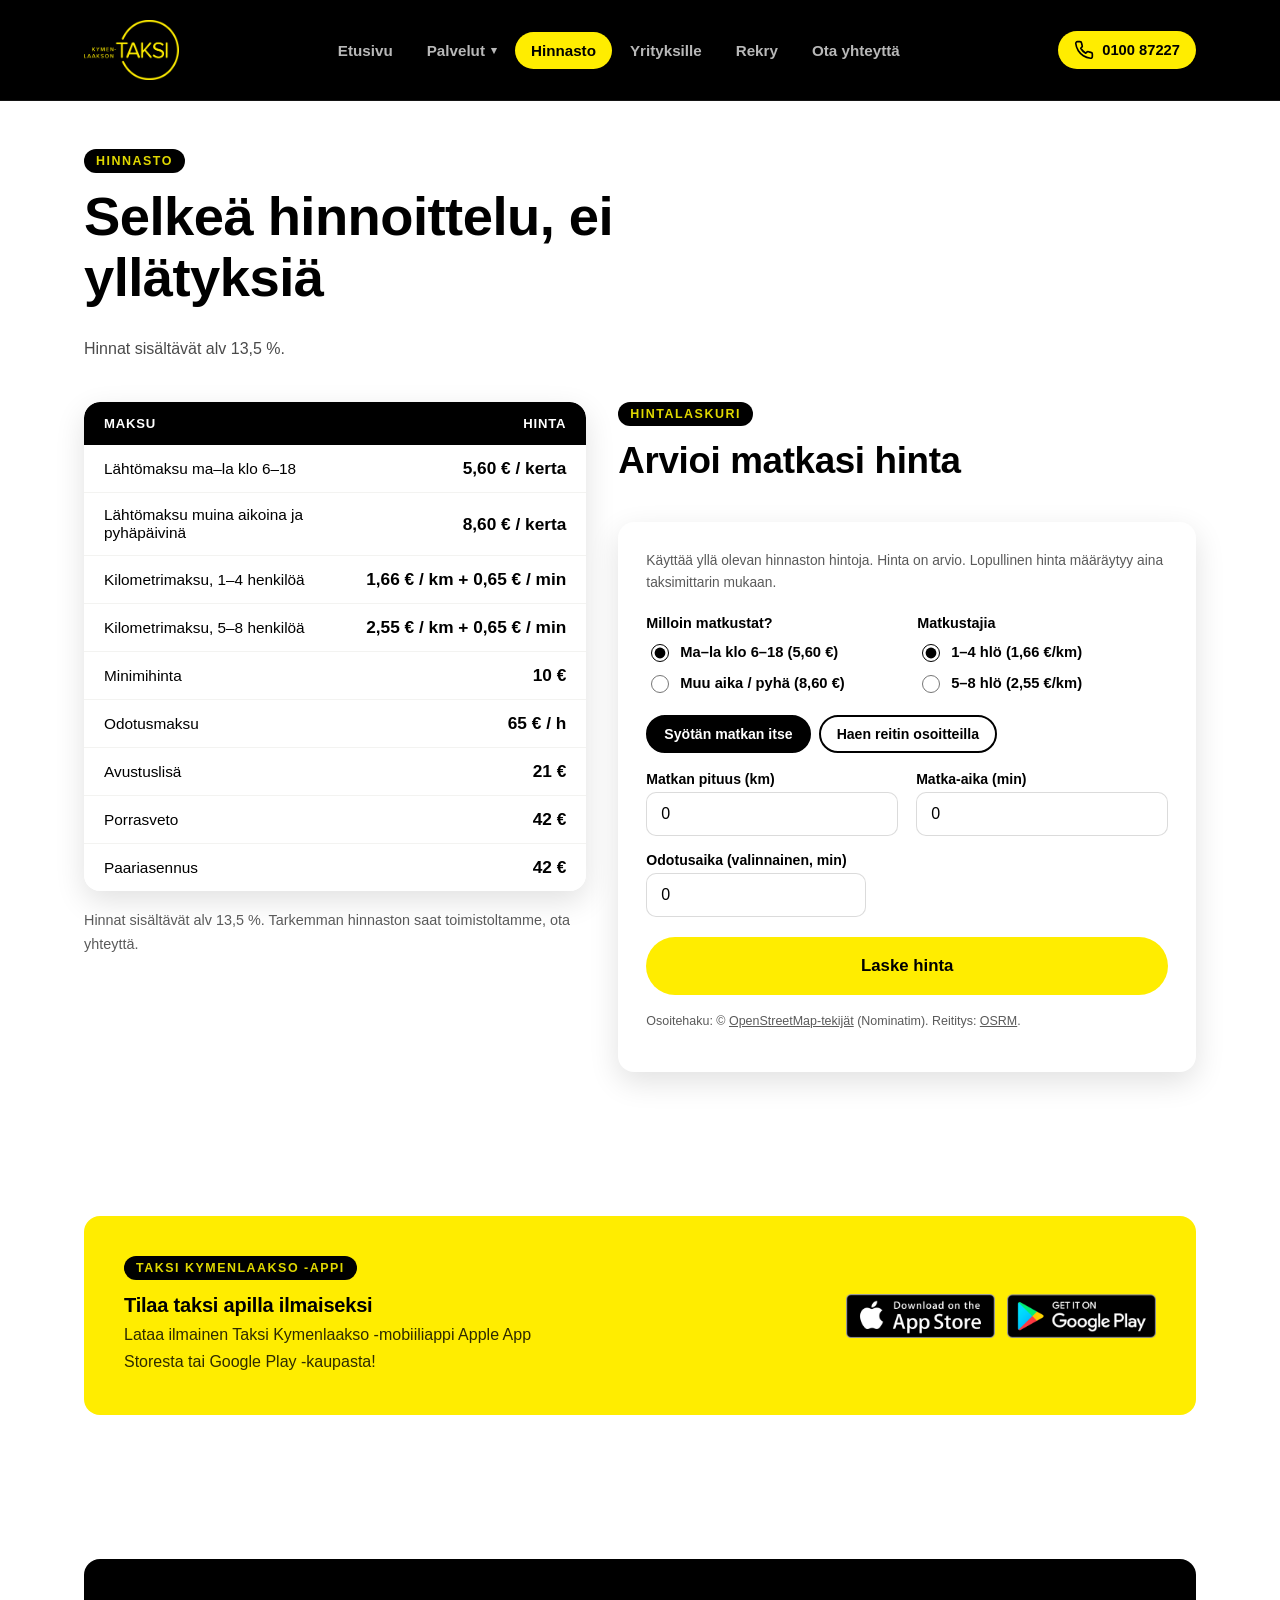
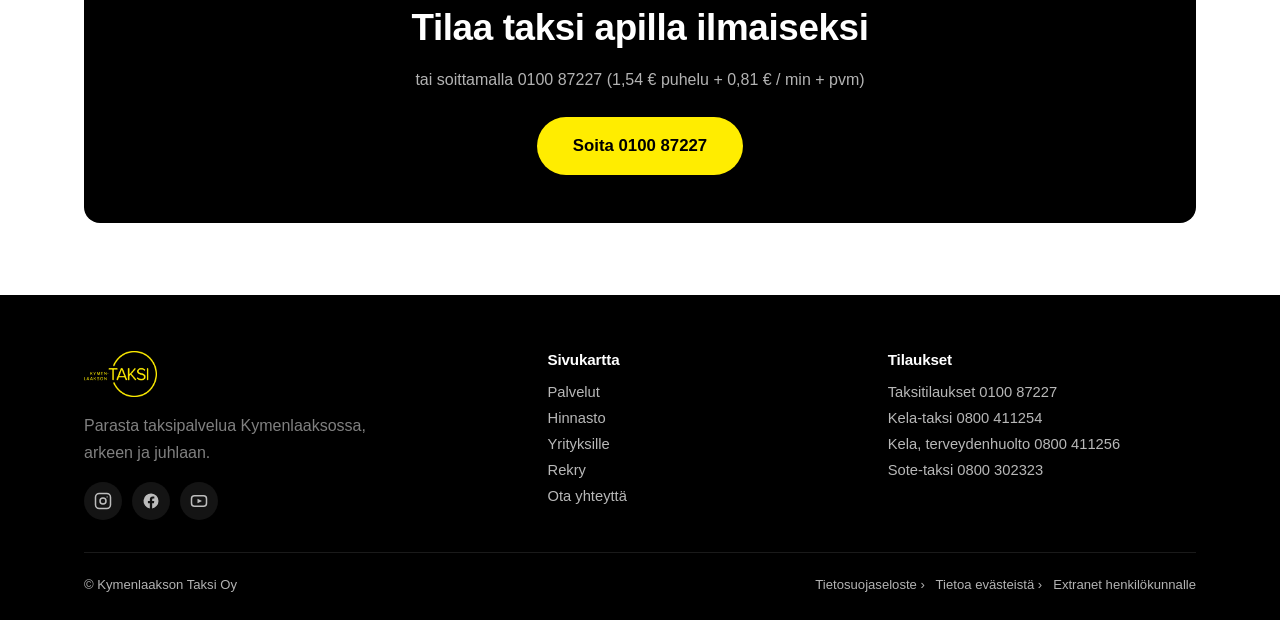
==== commit e64a7002: "Poista ajatusviivat käyttäjälle näkyvästä tekstistä Vaihdettu sivujen <title>-erotin ajatusviivasta " ====
--- a/hinnasto.html
+++ b/hinnasto.html
@@ -3,9 +3,9 @@
 <head>
 <meta charset="UTF-8">
 <meta name="viewport" content="width=device-width, initial-scale=1.0">
-<title>Hinnasto — Kymenlaakson Taksi</title>
+<title>Hinnasto | Kymenlaakson Taksi</title>
 <meta name="description" content="Kymenlaakson Taksin hinnasto: lähtömaksut, kilometrimaksut, odotusmaksu ja lisät.">
-<link rel="stylesheet" href="assets/style.css?v=7">
+<link rel="stylesheet" href="assets/style.css?v=9">
 <link rel="icon" href="assets/images/favicon-32.png" sizes="32x32">
 <link rel="icon" href="assets/images/favicon-192.png" sizes="192x192">
 <link rel="apple-touch-icon" href="assets/images/apple-touch-icon.png">
@@ -122,7 +122,7 @@
           </div>
 
           <div class="calc-card">
-            <p class="calc-note">Käyttää yllä olevan hinnaston hintoja. Hinta on arvio — lopullinen hinta määräytyy aina taksimittarin mukaan.</p>
+            <p class="calc-note">Käyttää yllä olevan hinnaston hintoja. Hinta on arvio. Lopullinen hinta määräytyy aina taksimittarin mukaan.</p>
 
             <div class="calc-top-grid">
               <fieldset class="calc-fieldset">
@@ -270,6 +270,6 @@
 
 <button class="back-to-top" aria-label="Takaisin sivun alkuun">&#8593;</button>
 
-<script src="assets/script.js?v=7"></script>
+<script src="assets/script.js?v=9"></script>
 </body>
 </html>
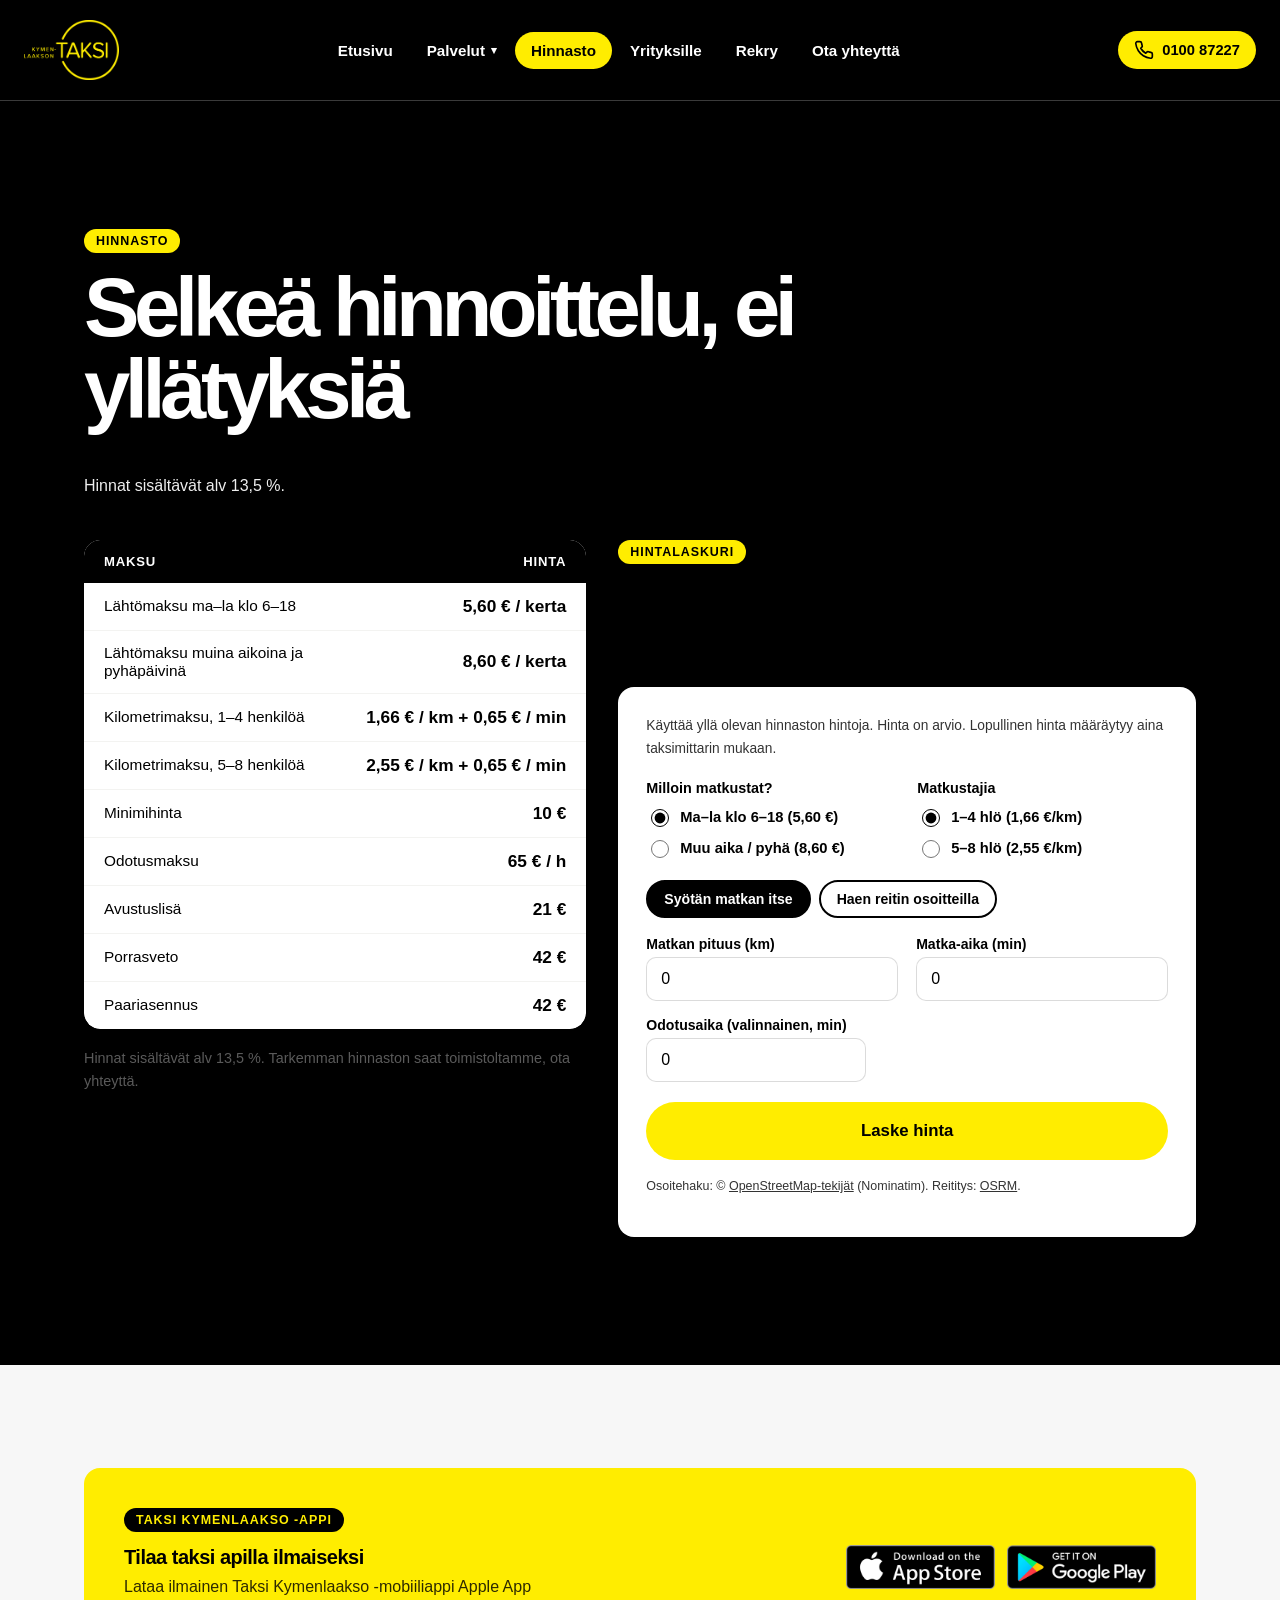
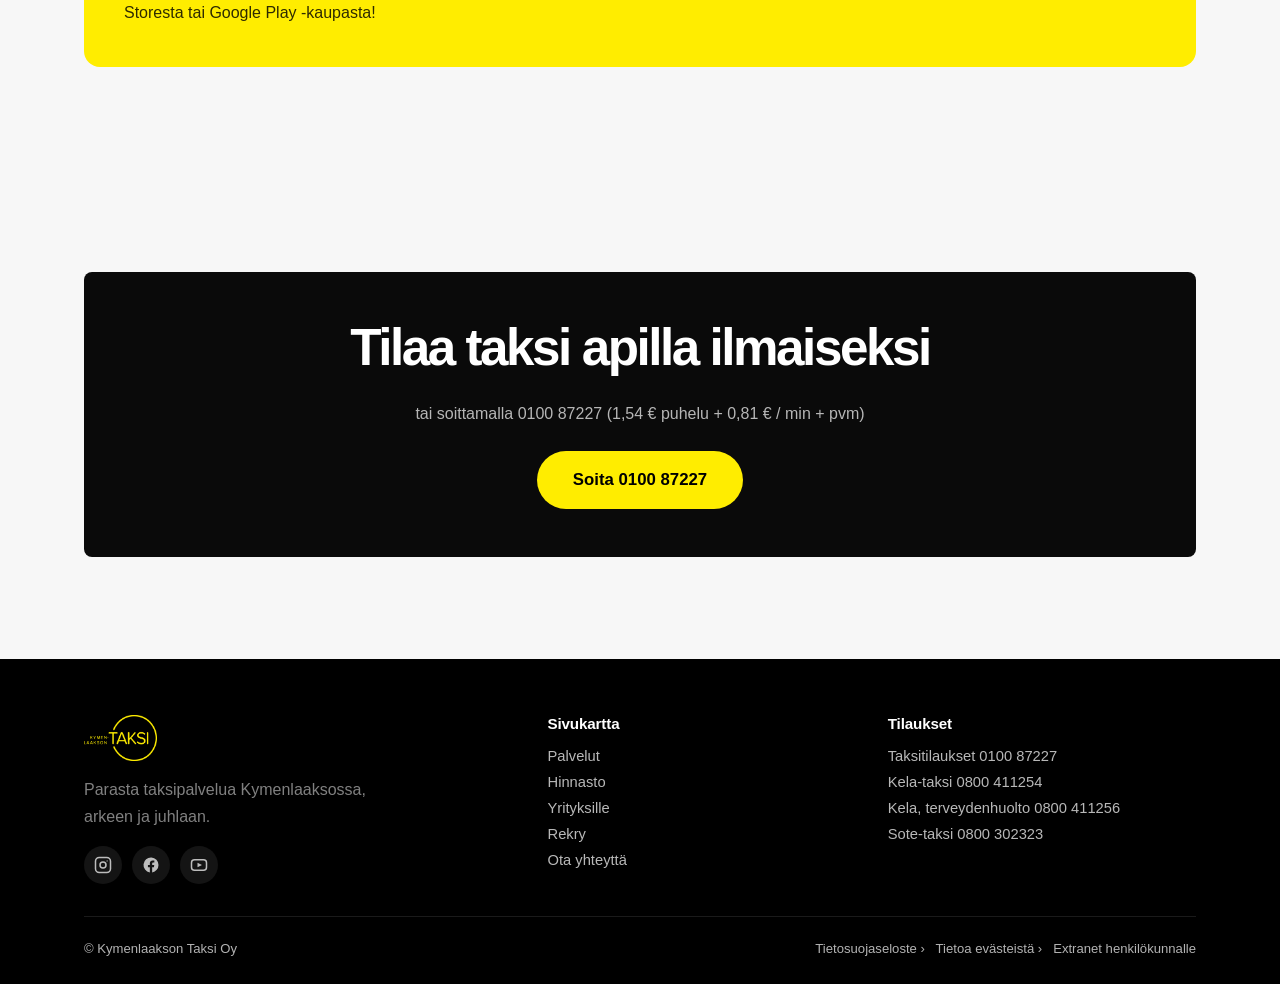
==== commit c54be9ea: "Päivitä uuden premium-tyylin versio sivulla hinnasto.html" ====
--- a/hinnasto.html
+++ b/hinnasto.html
@@ -5,12 +5,12 @@
 <meta name="viewport" content="width=device-width, initial-scale=1.0">
 <title>Hinnasto | Kymenlaakson Taksi</title>
 <meta name="description" content="Kymenlaakson Taksin hinnasto: lähtömaksut, kilometrimaksut, odotusmaksu ja lisät.">
-<link rel="stylesheet" href="assets/style.css?v=9">
+<link rel="stylesheet" href="assets/style.css?v=14">
 <link rel="icon" href="assets/images/favicon-32.png" sizes="32x32">
 <link rel="icon" href="assets/images/favicon-192.png" sizes="192x192">
 <link rel="apple-touch-icon" href="assets/images/apple-touch-icon.png">
 </head>
-<body>
+<body class="premium-site">
 <a class="skip-link" href="#sisalto">Siirry sisältöön</a>
 
 <header class="site-header">
@@ -271,5 +271,6 @@
 <button class="back-to-top" aria-label="Takaisin sivun alkuun">&#8593;</button>
 
 <script src="assets/script.js?v=9"></script>
+<div class="premium-mobile-callbar"><a href="tel:+35810087227" aria-label="Soita numeroon 0100 87227. Puhelun hinta 1,54 euroa puhelulta ja 0,81 euroa minuutilta sekä pvm."><strong>Soita 0100 87227</strong><span>1,54 € / puhelu + 0,81 € / min + pvm</span></a></div>
 </body>
 </html>
--- a/assets/style.css
+++ b/assets/style.css
@@ -934,3 +934,210 @@
 .kela-page p,
 .kela-page li,
 .kela-page .fine { font-size: 1.125rem; }
+
+
+/* 2026 premium preview: brand-led refinement; original images and dropdown retained. */
+.premium-home { font-family: Helvetica, Arial, sans-serif; background: #000; }
+.premium-home .site-header { background: #000; border-bottom: 1px solid rgba(255,255,255,.15); }
+.premium-home .site-header .wrap { min-height: 82px; }
+.premium-home .main-nav > a, .premium-home .nav-dropdown-toggle { color: #fff; }
+.premium-home .main-nav > a:hover, .premium-home .nav-dropdown-toggle:hover,
+.premium-home .main-nav > a.active { color: #ffed00; }
+.premium-home .nav-dropdown-menu { background: #101010; border: 1px solid #383838; box-shadow: 0 24px 50px rgba(0,0,0,.35); }
+.premium-home .nav-dropdown-menu a { color: #fff; }
+.premium-home .nav-dropdown-menu a:hover, .premium-home .nav-dropdown-menu a:focus-visible { background: #ffed00; color: #000; }
+.premium-home .hero-photo-page { position: relative; min-height: min(790px, 92svh); display: flex; align-items: center; background: #000; }
+.premium-home .hero-photo-page::before { content: ""; position: absolute; inset: 0; background: linear-gradient(90deg,rgba(0,0,0,.92) 0%,rgba(0,0,0,.78) 39%,rgba(0,0,0,.18) 100%); z-index: 1; pointer-events: none; }
+.premium-home .hero-photo-page .wrap { position: relative; z-index: 2; width: 100%; padding-top: clamp(90px,12vw,160px); padding-bottom: 100px; }
+.premium-home .hero-photo-page .hero-bg-img { object-fit: cover; object-position: center 45%; filter: saturate(.8); }
+.premium-home .hero h1 { max-width: 980px; font-size: clamp(3.1rem,6.8vw,6.9rem); line-height: .99; letter-spacing: -.065em; color: #fff; font-weight: 800; margin-bottom: 26px; }
+.premium-home .hero h1 span { color: #ffed00; }
+.premium-home .hero .lead { max-width: 570px; color: #f5f5f5; font-size: clamp(1.05rem,1.55vw,1.26rem); line-height: 1.55; }
+.premium-home .hero .eyebrow { color: #ffed00; }
+.premium-hero-actions { display: flex; flex-wrap: wrap; gap: 12px; margin: 30px 0 44px; }
+.premium-home .hero-calls { display: flex; gap: 16px; flex-wrap: wrap; }
+.premium-home .call-card { background: rgba(0,0,0,.5); backdrop-filter: blur(8px); border: 1px solid rgba(255,255,255,.2); }
+.premium-home .premium-prices { background: #111; padding-top: clamp(76px,9vw,132px); padding-bottom: clamp(76px,9vw,132px); }
+.premium-home .premium-prices .section-head h2 { font-size: clamp(2.2rem,4.5vw,4.6rem); letter-spacing: -.055em; }
+.premium-home .premium-prices .stat-cell { border-color: rgba(255,255,255,.18); }
+.premium-services { background: #f8f8f8; padding: clamp(84px,9vw,144px) 0; }
+.premium-section-intro { max-width: 730px; margin-bottom: 42px; }
+.premium-section-intro h2 { font-size: clamp(2.5rem,5vw,5rem); line-height: 1.06; letter-spacing: -.055em; margin: 12px 0 20px; }
+.premium-section-intro p { font-size: 1.12rem; }
+.premium-home .premium-services .card-grid { grid-template-columns: 1.25fr 1fr 1fr; gap: 18px; }
+.premium-home .premium-services .card { box-shadow: none; border: 1px solid #dedede; border-radius: 7px; padding: clamp(24px,3vw,42px); display: flex; flex-direction: column; }
+.premium-home .premium-services .card:first-child { background: #000; color: #fff; }
+.premium-home .premium-services .card:first-child h3 { color: #ffed00; }
+.premium-home .premium-services .card:first-child p { color: #fff; }
+.premium-home .premium-services .card .btn { margin-top: auto; align-self: flex-start; }
+.premium-home .premium-services .card:first-child .btn { border-color: #ffed00; color: #ffed00; }
+.premium-home .premium-services .card:first-child .btn:hover { background: #ffed00; color: #000; }
+.premium-home .premium-about { padding: clamp(78px,8vw,125px) 0; }
+.premium-home .premium-about h2 { font-size: clamp(2.3rem,4.8vw,4.8rem); letter-spacing: -.05em; }
+.premium-home .site-footer { background: #000; }
+.premium-home :focus-visible { outline: 3px solid #ffed00; outline-offset: 4px; }
+@media(max-width: 980px) { .premium-home .premium-services .card-grid { grid-template-columns: 1fr 1fr; } .premium-home .premium-services .card:first-child { grid-column: 1/-1; } }
+@media(max-width: 760px) { 
+ .premium-home .hero-photo-page { min-height: 730px; }
+ .premium-home .hero-photo-page::before { background: linear-gradient(0deg,rgba(0,0,0,.94),rgba(0,0,0,.45)); }
+ .premium-home .hero-photo-page .wrap { padding-top: 90px; padding-bottom: 55px; }
+ .premium-home .hero h1 { font-size: clamp(2.7rem,10vw,4.3rem); letter-spacing: -.055em; }
+ .premium-home .premium-services .card-grid { grid-template-columns: 1fr; }
+ .premium-home .premium-services .card:first-child { grid-column: auto; }
+ .premium-hero-actions .btn { width: 100%; text-align: center; }
+ .premium-home .mobile-nav { background: #0d0d0d; }
+ .premium-home .mobile-nav a { color: #fff; }
+ .premium-home .mobile-nav a:hover, .premium-home .mobile-nav a.active { color: #ffed00; }
+}
+@media(prefers-reduced-motion: reduce) { .premium-home *, .premium-home *::before, .premium-home *::after { scroll-behavior: auto !important; transition-duration: .01ms !important; animation-duration: .01ms !important; } }
+
+/* Premium review fixes: visible navigation state and clean hero boundary. */
+.premium-home .main-nav > a.active,
+.premium-home .main-nav > a.active:hover,
+.premium-home .main-nav > a.active:focus-visible,
+.premium-home .nav-dropdown-toggle.active,
+.premium-home .nav-dropdown-toggle.active:hover,
+.premium-home .nav-dropdown-toggle[aria-expanded="true"] { color: #000; background: #ffed00; }
+.premium-home .hero-photo-page .eyebrow { color: #000; background: #ffed00; }
+.premium-home .hero-photo-page { min-height: max(710px, calc(100svh - 82px)); align-items: center; }
+.premium-home .hero-photo-page .wrap { padding-top: clamp(80px,9vw,135px); padding-bottom: clamp(80px,9vw,135px); }
+@media (max-width: 760px) {
+ .premium-home .hero-photo-page { min-height: max(650px, calc(100svh - 84px)); }
+ .premium-home .hero-photo-page .wrap { padding-top: 72px; padding-bottom: 72px; }
+}
+
+/* 2026: balanced service choices, transparent pricing and fixed mobile booking. */
+.premium-home .premium-services .card-grid { grid-template-columns: repeat(3,minmax(0,1fr)); }
+.premium-home .premium-services .card:first-child { background: #fff; color: #000; grid-column: auto; }
+.premium-home .premium-services .card:first-child h3 { color: #000; }
+.premium-home .premium-services .card:first-child p { color: #454545; }
+.premium-home .premium-services .card:first-child .btn { border-color: #000; color: #000; }
+.premium-home .premium-services .card:first-child .btn:hover { background: #000; color: #fff; }
+.premium-home .premium-services .card h3 { font-size: clamp(1.4rem,2.1vw,1.9rem); margin-bottom: 20px; }
+.premium-home .premium-services .card p { flex-grow: 1; }
+.premium-service-footer { margin-top: 36px; text-align: center; }
+.premium-call-price { color: #fff !important; font-size: 1rem; margin: -24px 0 0; font-weight: 600; }
+.premium-mobile-callbar { display: none; }
+@media(max-width: 980px) {
+ .premium-home .premium-services .card-grid { grid-template-columns: repeat(2,minmax(0,1fr)); }
+}
+@media(max-width: 760px) {
+ .premium-home { padding-bottom: calc(100px + env(safe-area-inset-bottom)); }
+ .premium-home .premium-services .card-grid { grid-template-columns: 1fr; }
+ .premium-home .premium-hero-actions { margin-bottom: 35px; }
+ .premium-home .premium-call-price { margin-top: -20px; font-size: .85rem; line-height: 1.4; }
+ .premium-mobile-callbar { display: block; position: fixed; left: 0; right: 0; bottom: 0; z-index: 1000; background: #ffed00; color: #000; box-shadow: 0 -4px 24px rgba(0,0,0,.18); padding: 9px 16px calc(9px + env(safe-area-inset-bottom)); }
+ .premium-mobile-callbar a { display: flex; flex-direction: column; align-items: center; justify-content: center; min-height: 58px; text-align: center; color: #000; }
+ .premium-mobile-callbar strong { font-size: 1.12rem; line-height: 1.3; }
+ .premium-mobile-callbar span { font-size: .72rem; line-height: 1.4; font-weight: 600; }
+ .premium-home .back-to-top { bottom: calc(100px + env(safe-area-inset-bottom)); }
+}
+
+/* Premium 2026: shared visual language across inner pages.
+   Existing imagery, text, prices and interactive elements remain intact. */
+.premium-site { font-family: Helvetica, Arial, sans-serif; background: #f7f7f7; }
+.premium-site .site-header { background: #000; border-bottom: 1px solid rgba(255,255,255,.16); }
+.premium-site .site-header .wrap { min-height: 82px; }
+.premium-site .main-nav > a, .premium-site .nav-dropdown-toggle { color: #fff; }
+.premium-site .main-nav > a:hover, .premium-site .nav-dropdown-toggle:hover { color: #ffed00; }
+.premium-site .main-nav > a.active, .premium-site .main-nav > a.active:hover,
+.premium-site .nav-dropdown-toggle.active, .premium-site .nav-dropdown-toggle.active:hover,
+.premium-site .nav-dropdown-toggle[aria-expanded="true"] { background: #ffed00; color: #000; }
+.premium-site .nav-dropdown-menu { background: #111; border: 1px solid #333; box-shadow: 0 24px 48px rgba(0,0,0,.3); }
+.premium-site .nav-dropdown-menu a { color: #fff; }
+.premium-site .nav-dropdown-menu a:hover, .premium-site .nav-dropdown-menu a:focus-visible { background: #ffed00; color: #000; }
+.premium-site .hero { background: #000; color: #fff; }
+.premium-site .hero .wrap { padding-top: clamp(76px,8vw,124px); padding-bottom: clamp(76px,8vw,124px); }
+.premium-site .hero h1 { color: #fff; max-width: 950px; font-size: clamp(2.9rem,6vw,5.8rem); font-weight: 800; letter-spacing: -.055em; line-height: 1.02; }
+.premium-site .hero p, .premium-site .hero .lead { color: rgba(255,255,255,.9); font-size: clamp(1.05rem,1.7vw,1.25rem); max-width: 750px; }
+.premium-site .hero .eyebrow { background: #ffed00; color: #000; }
+.premium-site .hero-photo-page { min-height: 510px; }
+.premium-site .hero-photo-page::before { content:""; position:absolute; inset:0; background:linear-gradient(90deg,rgba(0,0,0,.87),rgba(0,0,0,.3)); z-index:1; pointer-events:none; }
+.premium-site .hero-photo-page::after { background:linear-gradient(0deg,rgba(0,0,0,.55),transparent); }
+.premium-site .hero-photo-page .wrap { z-index:2; }
+.premium-site section:not(.hero) { padding-top: clamp(70px,8vw,110px); padding-bottom: clamp(70px,8vw,110px); }
+.premium-site h2 { font-size: clamp(2rem,4vw,3.8rem); line-height:1.08; letter-spacing:-.048em; }
+.premium-site h3 { letter-spacing:-.025em; }
+.premium-site .section-head { max-width:800px; }
+.premium-site .section-dark { background:#101010; }
+.premium-site .section-yellow { background:#ffed00; }
+.premium-site .section-alt { background:#eee; }
+.premium-site .card, .premium-site .job-card { box-shadow:none; border:1px solid rgba(0,0,0,.11); border-radius:7px; }
+.premium-site .cta-band { border-radius:8px; background:#0a0a0a; }
+.premium-site .site-footer { background:#000; }
+.premium-site .eyebrow { letter-spacing:.075em; }
+.premium-site .btn { border-radius:999px; }
+.premium-site :focus-visible { outline:3px solid #ffed00; outline-offset:4px; }
+@media(max-width:760px) {
+ .premium-site { padding-bottom:calc(100px + env(safe-area-inset-bottom)); }
+ .premium-site .hero h1 { font-size:clamp(2.65rem,10vw,4.15rem); }
+ .premium-site .hero .wrap { padding-top:64px; padding-bottom:76px; }
+ .premium-site .hero-photo-page { min-height:470px; }
+ .premium-site .hero-photo-page::before { background:linear-gradient(0deg,rgba(0,0,0,.9),rgba(0,0,0,.38)); }
+ .premium-site .mobile-nav { background:#0d0d0d; }
+ .premium-site .mobile-nav a { color:#fff; }
+ .premium-site .mobile-nav a.active, .premium-site .mobile-nav a:hover { color:#ffed00; }
+ .premium-site .back-to-top { bottom:calc(100px + env(safe-area-inset-bottom)); }
+}
+
+/* Bold editorial direction, 2026. Brand yellow remains #ffed00. */
+:root { --font: Helvetica, Arial, sans-serif; --yellow-deep: #ffed00; }
+.premium-home .site-header, .premium-site .site-header { border-bottom: 1px solid #3a3a3a; }
+.premium-home .site-header .wrap, .premium-site .site-header .wrap { max-width: 1470px; }
+.premium-home .hero-photo-page { min-height: max(750px,calc(100svh - 82px)); }
+.premium-home .hero-photo-page::before { background: linear-gradient(90deg, #000 0%, rgba(0,0,0,.96) 17%,rgba(0,0,0,.81) 39%,rgba(0,0,0,.25) 74%,rgba(0,0,0,.06) 100%); }
+.premium-home .hero-photo-page .hero-bg-img { filter: none; object-position: center; }
+.premium-home .hero-photo-page .wrap { max-width:1470px; }
+.premium-home .hero h1 { max-width: 1120px; font-size:clamp(3.5rem,7.8vw,8.2rem); line-height:.93; letter-spacing:-.077em; text-wrap:balance; }
+.premium-home .hero .lead { max-width:540px; font-size:clamp(1.13rem,1.65vw,1.42rem); line-height:1.6; }
+.premium-home .premium-call-price { margin: -23px 0 0; font-size:1rem; font-weight:700; color:#fff; }
+.premium-home .hero-photo-page .eyebrow { border-radius:0; padding:9px 16px; letter-spacing:.095em; }
+.premium-home .premium-prices { background:#ffed00; color:#000; }
+.premium-home .premium-prices .section-head h2 { color:#000; font-size:clamp(2.8rem,6vw,6.3rem); }
+.premium-home .premium-prices .eyebrow { background:#000; color:#ffed00; border-radius:0; }
+.premium-home .premium-prices .stat-grid { border-top:2px solid #000; }
+.premium-home .premium-prices .stat-cell { border-color:rgba(0,0,0,.22); }
+.premium-home .premium-prices .stat-value, .premium-home .premium-prices .stat-label, .premium-home .premium-prices .stat-unit, .premium-home .premium-prices .stat-icon { color:#000; }
+.premium-home .premium-prices .btn-primary { background:#000; color:#ffed00; }
+.premium-home .premium-prices .btn-outline-light { border-color:#000; color:#000; }
+.premium-home .premium-services { background:#fff; }
+.premium-home .premium-section-intro h2 { max-width:920px; font-size:clamp(3.1rem,6.2vw,6.6rem); letter-spacing:-.072em; }
+.premium-home .premium-services .card-grid { gap:0; border-top:2px solid #000; border-bottom:2px solid #000; }
+.premium-home .premium-services .card, .premium-home .premium-services .card:first-child { border:none; border-right:1px solid #d2d2d2; border-radius:0; padding:clamp(28px,3vw,54px) clamp(24px,3vw,46px); background:#fff; }
+.premium-home .premium-services .card:last-child { border-right:0; }
+.premium-home .premium-services .card h3 { font-size:clamp(1.8rem,2.3vw,2.6rem); letter-spacing:-.055em; }
+.premium-home .premium-services .card .btn { border-radius:0; }
+.premium-home .premium-about { background:#000; color:#fff; }
+.premium-home .premium-about h2, .premium-home .premium-about h3, .premium-home .premium-about h4 { color:#fff; }
+.premium-home .premium-about .eyebrow { background:#ffed00; color:#000; }
+.premium-home .premium-about .mission-card, .premium-home .premium-about .value-card { background:#121212; border:1px solid #343434; color:#fff; box-shadow:none; }
+.premium-home .premium-about .mission-card p, .premium-home .premium-about .value-card p { color:#e1e1e1; }
+.premium-site .hero-photo-page { min-height:clamp(590px,74vh,780px); }
+.premium-site .hero-photo-page::before { background:linear-gradient(90deg,rgba(0,0,0,.96),rgba(0,0,0,.72) 45%,rgba(0,0,0,.13)); }
+.premium-site .hero-photo-page .wrap { max-width:1470px; }
+.premium-site .hero h1 { max-width:1050px; font-size:clamp(3.5rem,7.5vw,7.6rem); letter-spacing:-.075em; }
+.premium-site main > section:first-child:not(.hero) { background:#000; color:#fff; padding-top:clamp(90px,10vw,155px) !important; padding-bottom:clamp(90px,10vw,155px) !important; }
+.premium-site main > section:first-child:not(.hero) h1 { color:#fff; font-size:clamp(3rem,6.5vw,6.8rem); line-height:.99; letter-spacing:-.065em; }
+.premium-site main > section:first-child:not(.hero) .section-head > p { color:#eee; }
+.premium-site main > section:first-child:not(.hero) .eyebrow { background:#ffed00; color:#000; }
+.premium-site main > section:first-child:not(.hero) .card, .premium-site main > section:first-child:not(.hero) .contact-card, .premium-site main > section:first-child:not(.hero) .calc-card { color:#000; background:#fff; }
+.premium-site main > section:first-child:not(.hero) .card p, .premium-site main > section:first-child:not(.hero) .contact-card p, .premium-site main > section:first-child:not(.hero) .calc-card p { color:#333; }
+.premium-site main > section:first-child:not(.hero) .price-table { background:#fff; color:#000; }
+.premium-site main > section:first-child:not(.hero) .pricing-grid { color:#000; }
+.premium-site .section-head h2 { font-size:clamp(2.4rem,5vw,5.3rem); }
+.premium-site .card-grid { gap:22px; }
+.premium-site .card { padding:clamp(24px,3vw,42px); }
+@media(max-width:980px) {
+ .premium-home .premium-services .card-grid { grid-template-columns:1fr; border-bottom:0; }
+ .premium-home .premium-services .card, .premium-home .premium-services .card:first-child { border-right:0; border-bottom:1px solid #ccc; }
+}
+@media(max-width:760px) {
+ .premium-home .hero-photo-page { min-height:max(670px,calc(100svh - 84px)); }
+ .premium-home .hero-photo-page::before { background:linear-gradient(0deg,rgba(0,0,0,.98),rgba(0,0,0,.83) 40%,rgba(0,0,0,.28)); }
+ .premium-home .hero h1 { font-size:clamp(3rem,11vw,5rem); line-height:.99; }
+ .premium-home .premium-call-price { margin:-18px 0 0; font-size:.82rem; line-height:1.5; }
+ .premium-home .premium-prices .stat-grid { display:grid; grid-template-columns:1fr 1fr; }
+ .premium-site .hero-photo-page { min-height:550px; }
+ .premium-site .hero h1 { font-size:clamp(3rem,11vw,5rem); }
+ .premium-site main > section:first-child:not(.hero) { padding-top:75px !important; padding-bottom:75px !important; }
+}
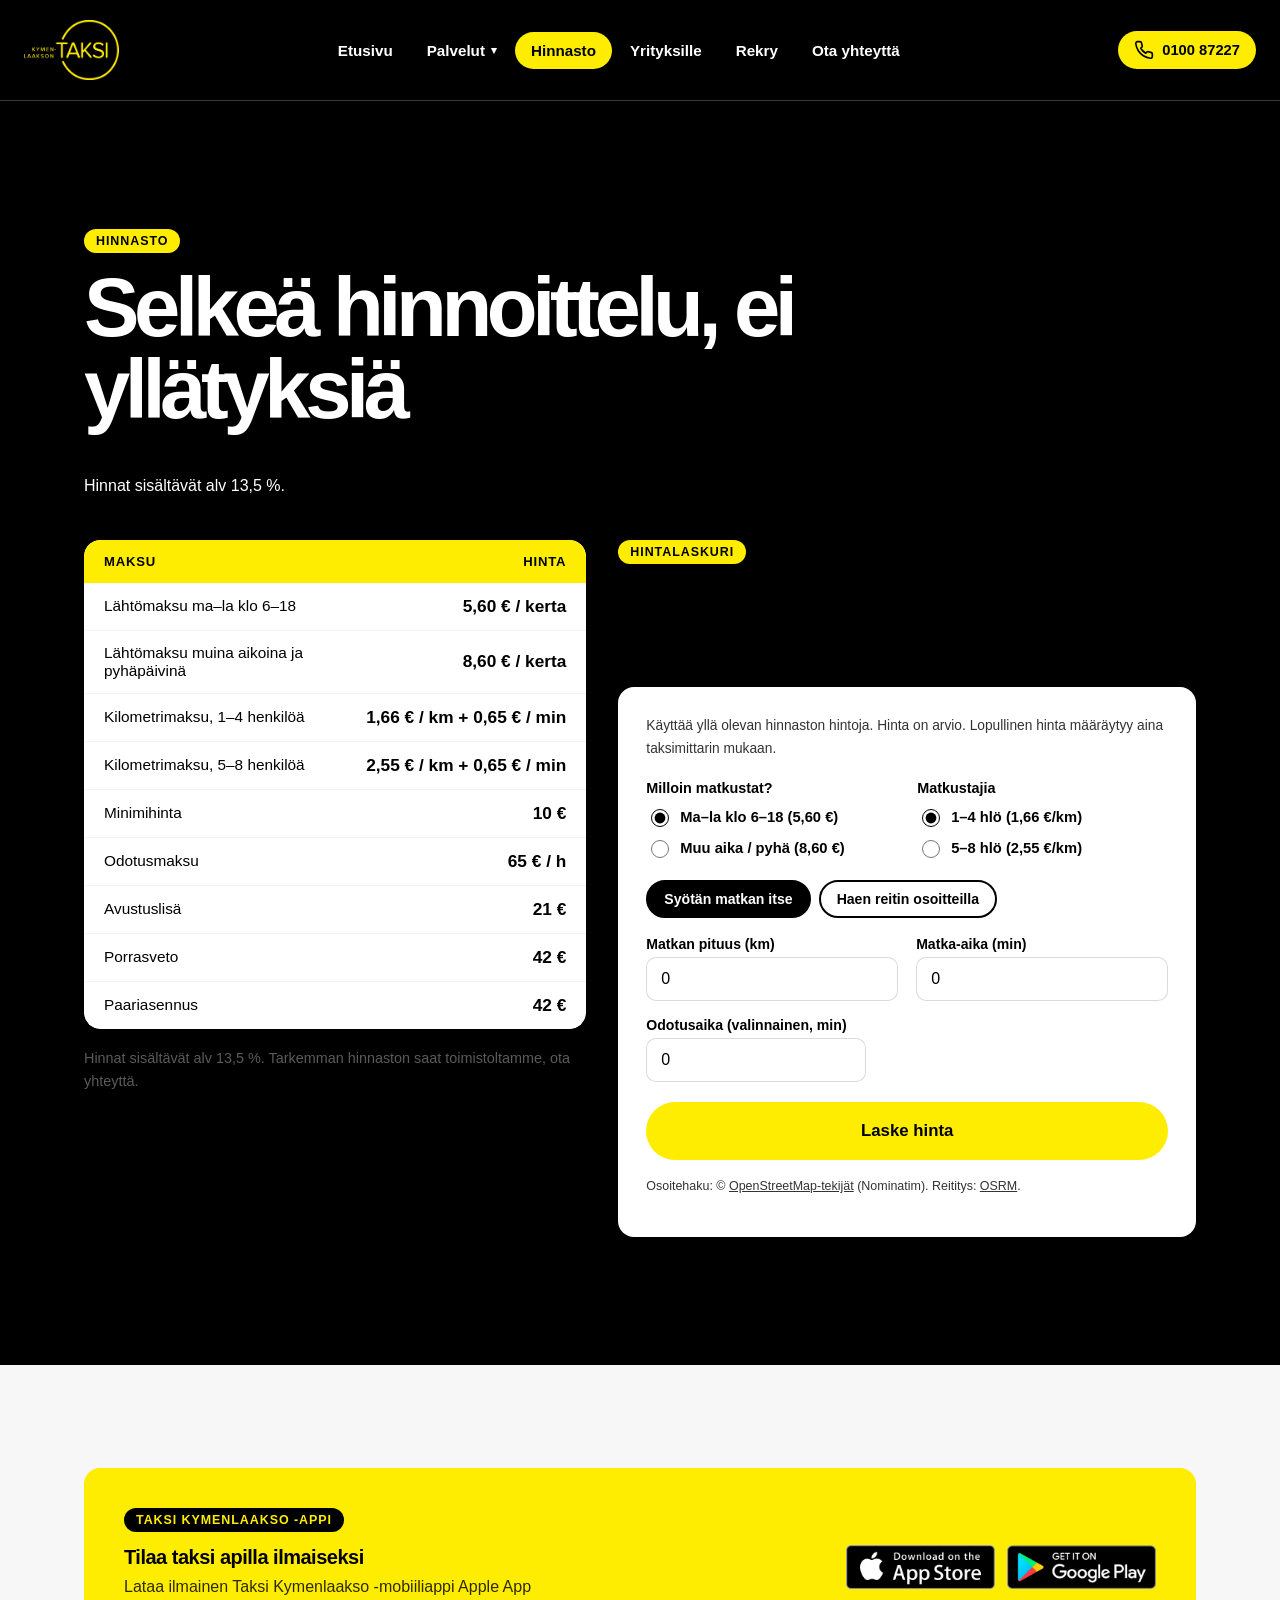
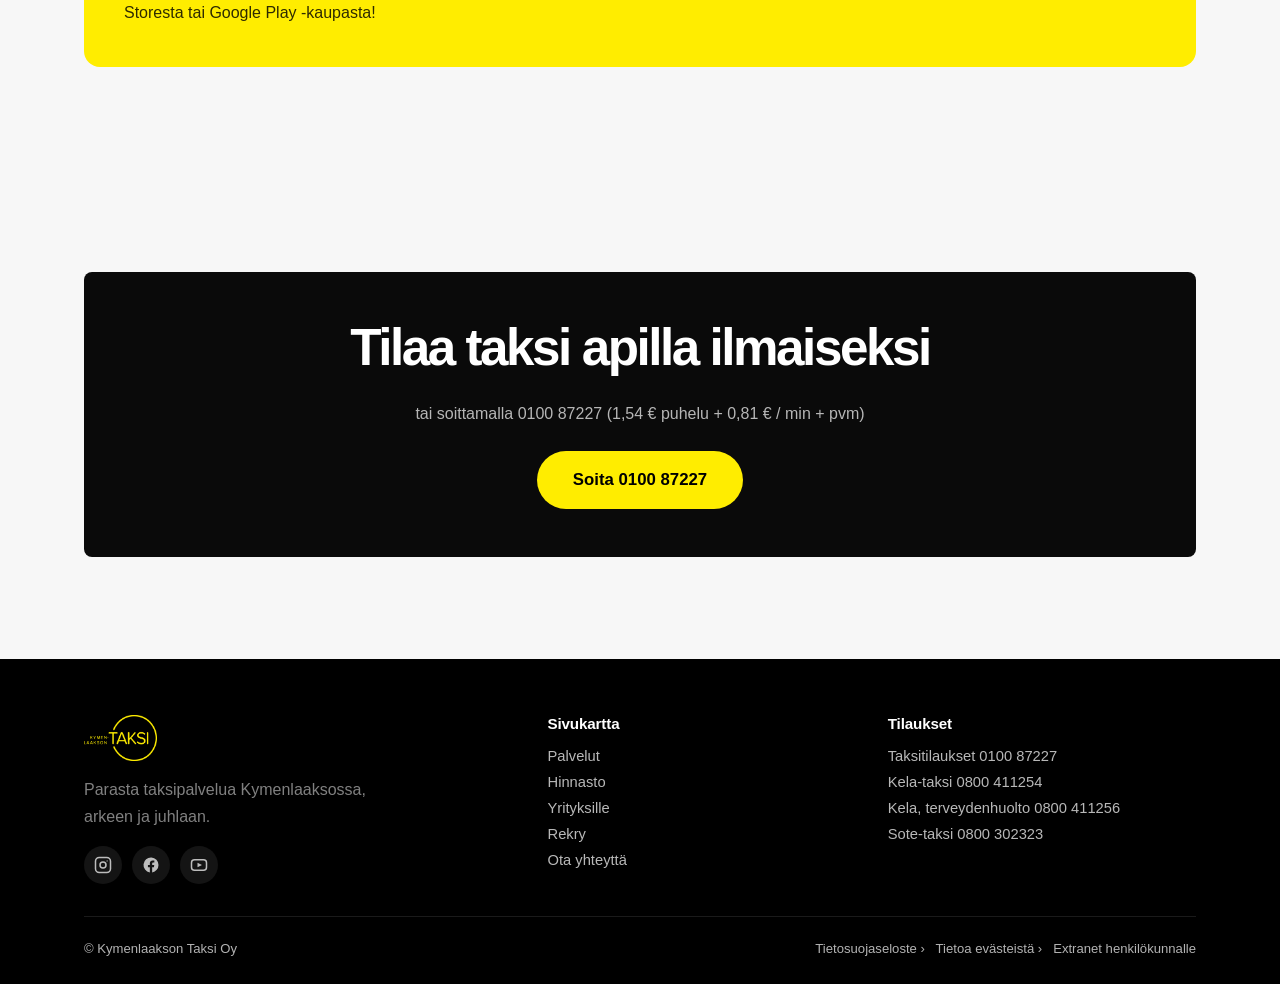
==== commit fbf458fa: "Lataa kontrastikorjaukset sivulla hinnasto.html" ====
--- a/hinnasto.html
+++ b/hinnasto.html
@@ -5,7 +5,7 @@
 <meta name="viewport" content="width=device-width, initial-scale=1.0">
 <title>Hinnasto | Kymenlaakson Taksi</title>
 <meta name="description" content="Kymenlaakson Taksin hinnasto: lähtömaksut, kilometrimaksut, odotusmaksu ja lisät.">
-<link rel="stylesheet" href="assets/style.css?v=14">
+<link rel="stylesheet" href="assets/style.css?v=15">
 <link rel="icon" href="assets/images/favicon-32.png" sizes="32x32">
 <link rel="icon" href="assets/images/favicon-192.png" sizes="192x192">
 <link rel="apple-touch-icon" href="assets/images/apple-touch-icon.png">
--- a/assets/style.css
+++ b/assets/style.css
@@ -1141,3 +1141,27 @@
  .premium-site .hero h1 { font-size:clamp(3rem,11vw,5rem); }
  .premium-site main > section:first-child:not(.hero) { padding-top:75px !important; padding-bottom:75px !important; }
 }
+
+/* QA fixes: high contrast and transparent price summary. */
+.premium-home .premium-prices .stat-grid { background:#000; border:2px solid #000; border-radius:8px; gap:1px; }
+.premium-home .premium-prices .stat-cell { background:#000; color:#fff; }
+.premium-home .premium-prices .stat-cell .stat-icon { color:#ffed00; }
+.premium-home .premium-prices .stat-cell .stat-label { color:#fff; font-size:.88rem; letter-spacing:.035em; }
+.premium-home .premium-prices .stat-cell .stat-value { color:#ffed00; font-size:clamp(2.2rem,3.5vw,3.7rem); line-height:1.1; }
+.premium-home .premium-prices .stat-cell .stat-unit { color:#ffed00; font-size:clamp(.95rem,1.5vw,1.3rem); }
+.premium-home .premium-prices .stat-cell svg { stroke:currentColor; }
+.premium-site main > section:first-child:not(.hero) .section-head h1,
+.premium-site main > section:first-child:not(.hero) .section-head > p { color:#fff; }
+.premium-site main > section:first-child:not(.hero) .price-table th,
+.premium-site main > section:first-child:not(.hero) .price-table td { color:#000; }
+.premium-site main > section:first-child:not(.hero) .price-table thead th { background:#ffed00; color:#000; }
+.premium-site main > section:first-child:not(.hero) .contact-card .big-num { color:#000; }
+.premium-home .premium-prices .btn-outline-light:hover { background:#000; color:#ffed00; }
+@media(max-width:760px) {
+ .premium-home .premium-prices .stat-grid { grid-template-columns:repeat(2,minmax(0,1fr)); }
+ .premium-home .premium-prices .stat-cell { padding:22px 10px; }
+ .premium-home .premium-prices .stat-cell .stat-value { font-size:clamp(1.8rem,7vw,2.7rem); }
+}
+@media(max-width:390px) {
+ .premium-home .premium-prices .stat-grid { grid-template-columns:1fr; }
+}
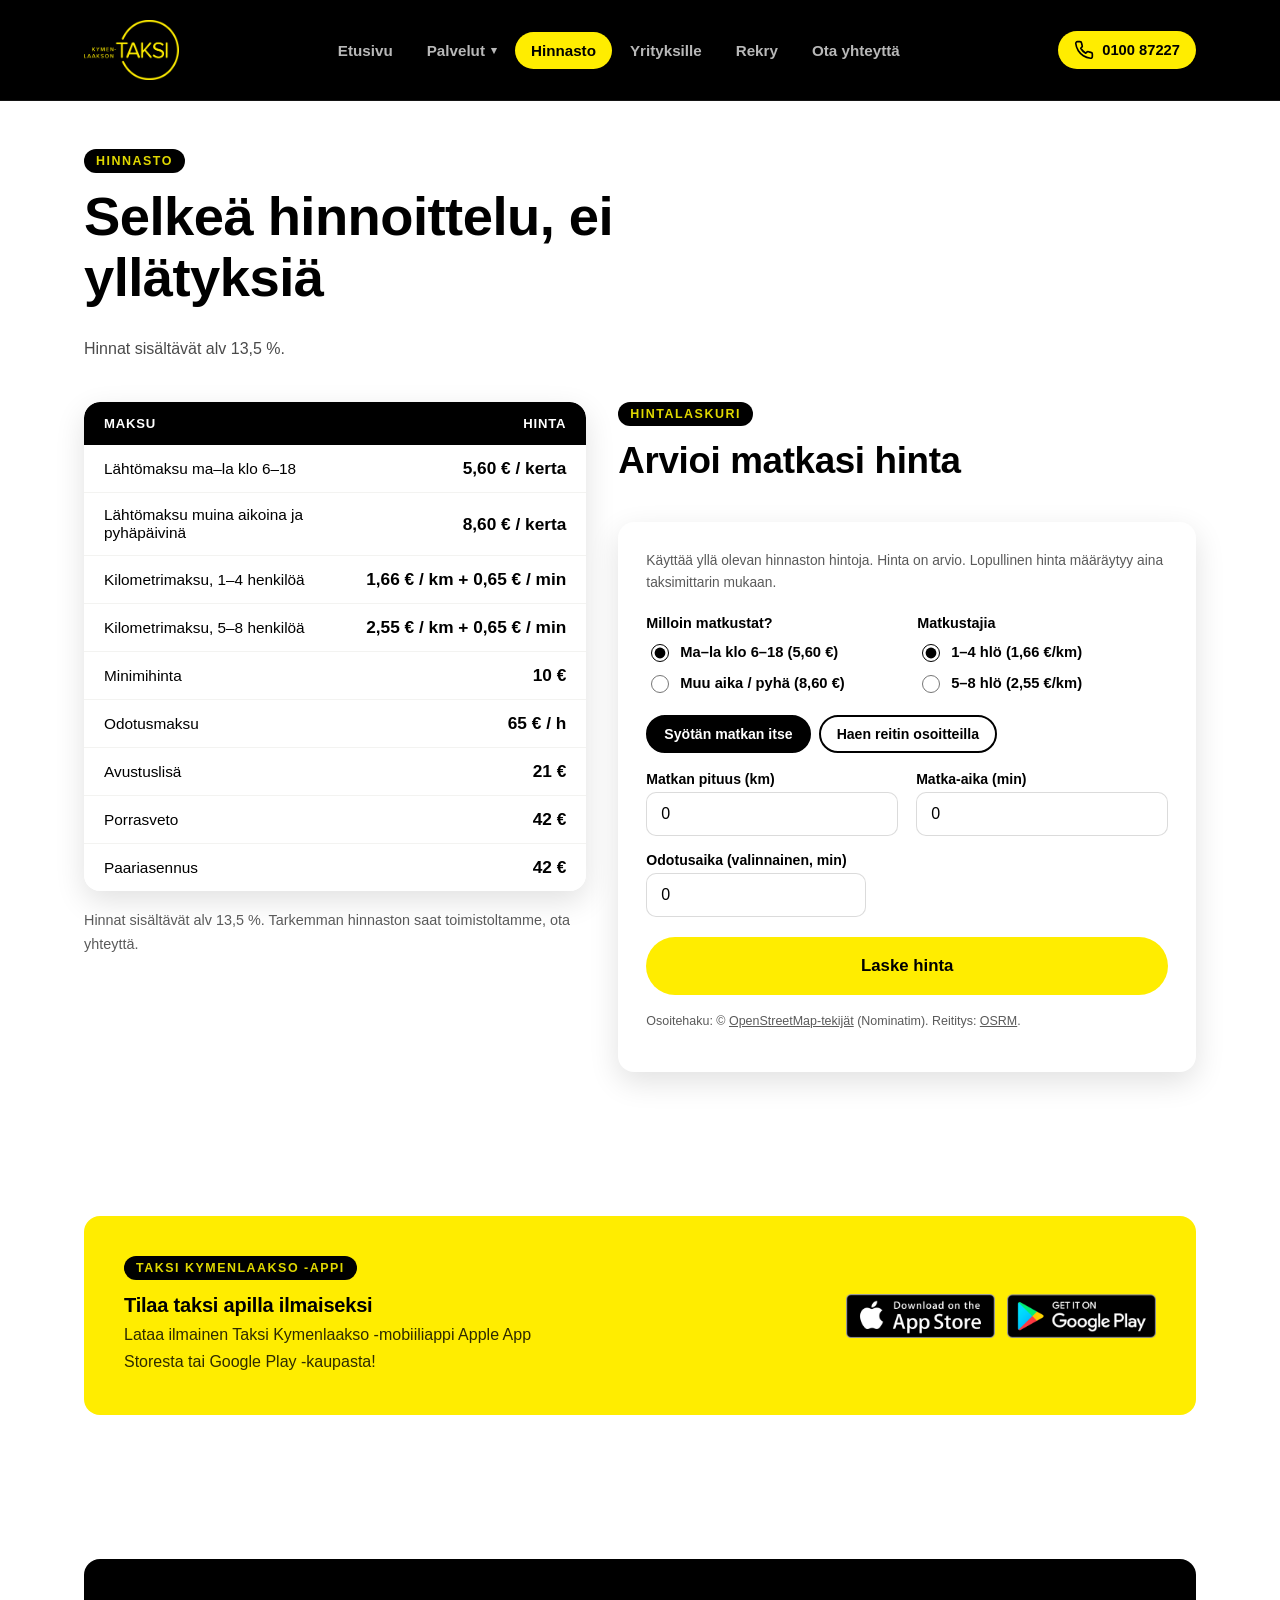
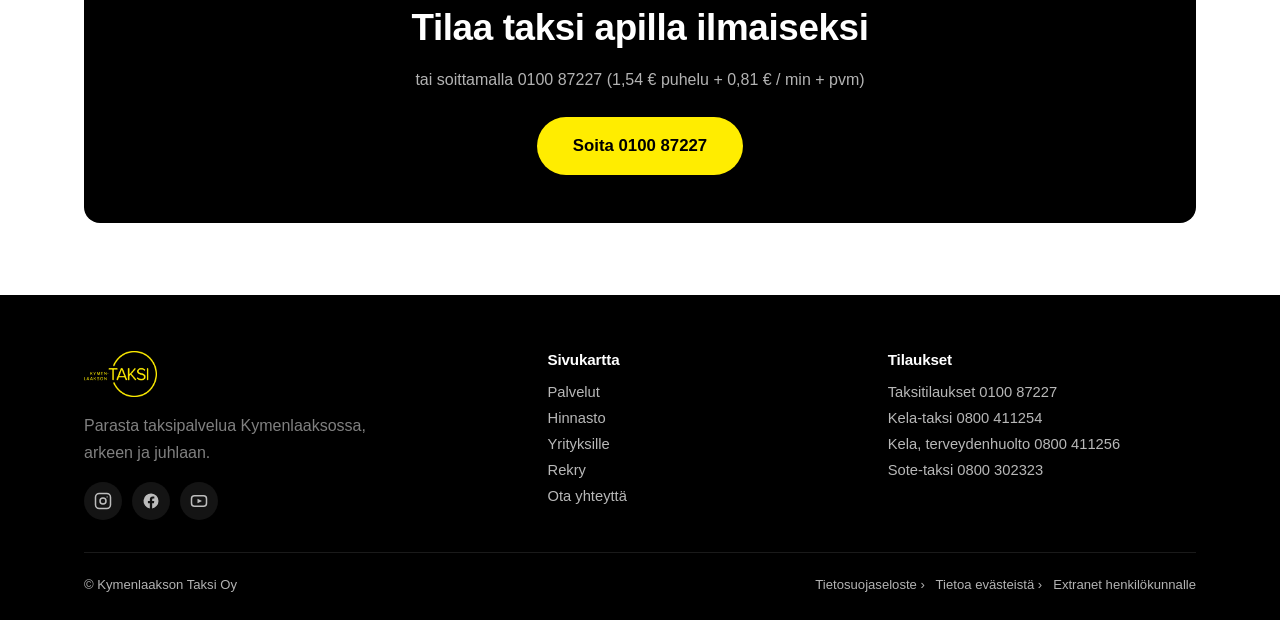
==== commit 73a6ade4: "Poimi parhaat ideat ChatGPT:n premium-haarasta omaan tyyliimme Katsoin läpi käyttäjän GitHubiin erik" ====
--- a/hinnasto.html
+++ b/hinnasto.html
@@ -5,12 +5,12 @@
 <meta name="viewport" content="width=device-width, initial-scale=1.0">
 <title>Hinnasto | Kymenlaakson Taksi</title>
 <meta name="description" content="Kymenlaakson Taksin hinnasto: lähtömaksut, kilometrimaksut, odotusmaksu ja lisät.">
-<link rel="stylesheet" href="assets/style.css?v=15">
+<link rel="stylesheet" href="assets/style.css?v=10">
 <link rel="icon" href="assets/images/favicon-32.png" sizes="32x32">
 <link rel="icon" href="assets/images/favicon-192.png" sizes="192x192">
 <link rel="apple-touch-icon" href="assets/images/apple-touch-icon.png">
 </head>
-<body class="premium-site">
+<body>
 <a class="skip-link" href="#sisalto">Siirry sisältöön</a>
 
 <header class="site-header">
@@ -269,8 +269,13 @@
 </footer>
 
 <button class="back-to-top" aria-label="Takaisin sivun alkuun">&#8593;</button>
-
-<script src="assets/script.js?v=9"></script>
-<div class="premium-mobile-callbar"><a href="tel:+35810087227" aria-label="Soita numeroon 0100 87227. Puhelun hinta 1,54 euroa puhelulta ja 0,81 euroa minuutilta sekä pvm."><strong>Soita 0100 87227</strong><span>1,54 € / puhelu + 0,81 € / min + pvm</span></a></div>
+<div class="mobile-callbar">
+  <a href="tel:+35810087227" aria-label="Soita taksitilaukseen numeroon 0100 87227. Puhelun hinta 1,54 euroa puhelulta ja 0,81 euroa minuutilta sekä paikallisverkkomaksu.">
+    <strong>Soita 0100 87227</strong>
+    <span>1,54 € / puhelu + 0,81 € / min + pvm</span>
+  </a>
+</div>
+
+<script src="assets/script.js?v=10"></script>
 </body>
 </html>
--- a/assets/style.css
+++ b/assets/style.css
@@ -54,7 +54,6 @@
 .site-footer :focus-visible,
 .section-dark :focus-visible,
 .value-card :focus-visible,
-.call-card :focus-visible,
 .calc-result :focus-visible {
   outline-color: var(--yellow);
 }
@@ -335,30 +334,18 @@
   .hero-photo-page .wrap { padding-top: 92px; padding-bottom: 36px; }
 }
 
-.hero-calls {
+.hero h1 .accent { color: var(--yellow); }
+.hero-actions {
   display: flex;
   flex-wrap: wrap;
-  gap: 16px;
-  margin-top: 32px;
-}
-.call-card {
-  display: flex;
-  align-items: center;
   gap: 14px;
-  background: var(--black);
-  border: 1px solid rgba(255,255,255,.08);
-  border-radius: var(--radius-sm);
-  padding: 16px 20px;
-}
-.call-card .icon {
-  width: 42px; height: 42px; border-radius: 50%;
-  background: var(--yellow); color: var(--ink);
-  display: flex; align-items: center; justify-content: center;
-  flex-shrink: 0;
-}
-.call-card .num { font-size: 1.3rem; font-weight: 800; color: var(--white); }
-.call-card .sub { font-size: .78rem; color: rgba(255,255,255,.55); }
-.call-card a.num { display: block; }
+  margin: 30px 0 18px;
+}
+.hero-fine { color: rgba(255,255,255,.65); font-size: .9rem; }
+.hero-fine a { color: var(--yellow); text-decoration: underline; }
+@media (max-width: 480px) {
+  .hero-actions .btn { width: 100%; text-align: center; }
+}
 
 /* ---------- Sections ---------- */
 section { padding: 72px 0; }
@@ -921,6 +908,39 @@
   .back-to-top { right: 14px; bottom: 14px; width: 46px; height: 46px; }
 }
 
+/* ---------- Mobiilin kiinteä soittopalkki ---------- */
+.mobile-callbar { display: none; }
+@media (max-width: 760px) {
+  body { padding-bottom: calc(68px + env(safe-area-inset-bottom)); }
+  .mobile-callbar {
+    display: flex;
+    flex-direction: column;
+    align-items: center;
+    justify-content: center;
+    position: fixed;
+    left: 0; right: 0; bottom: 0;
+    z-index: 150;
+    background: var(--yellow);
+    padding: 9px 16px calc(9px + env(safe-area-inset-bottom));
+    box-shadow: 0 -6px 20px rgba(0,0,0,.18);
+  }
+  .mobile-callbar a {
+    display: flex;
+    flex-direction: column;
+    align-items: center;
+    justify-content: center;
+    min-height: 48px;
+    text-align: center;
+    color: var(--ink);
+  }
+  .mobile-callbar strong { font-size: 1.05rem; line-height: 1.3; }
+  .mobile-callbar span { font-size: .72rem; font-weight: 600; line-height: 1.4; }
+  .back-to-top { bottom: calc(68px + 14px + env(safe-area-inset-bottom)); }
+}
+@media (prefers-reduced-motion: reduce) {
+  * { animation-duration: .01ms !important; transition-duration: .01ms !important; scroll-behavior: auto !important; }
+}
+
 /* ---------- Yleinen valokuvakehys ---------- */
 .photo-frame {
   border-radius: var(--radius);
@@ -934,234 +954,3 @@
 .kela-page p,
 .kela-page li,
 .kela-page .fine { font-size: 1.125rem; }
-
-
-/* 2026 premium preview: brand-led refinement; original images and dropdown retained. */
-.premium-home { font-family: Helvetica, Arial, sans-serif; background: #000; }
-.premium-home .site-header { background: #000; border-bottom: 1px solid rgba(255,255,255,.15); }
-.premium-home .site-header .wrap { min-height: 82px; }
-.premium-home .main-nav > a, .premium-home .nav-dropdown-toggle { color: #fff; }
-.premium-home .main-nav > a:hover, .premium-home .nav-dropdown-toggle:hover,
-.premium-home .main-nav > a.active { color: #ffed00; }
-.premium-home .nav-dropdown-menu { background: #101010; border: 1px solid #383838; box-shadow: 0 24px 50px rgba(0,0,0,.35); }
-.premium-home .nav-dropdown-menu a { color: #fff; }
-.premium-home .nav-dropdown-menu a:hover, .premium-home .nav-dropdown-menu a:focus-visible { background: #ffed00; color: #000; }
-.premium-home .hero-photo-page { position: relative; min-height: min(790px, 92svh); display: flex; align-items: center; background: #000; }
-.premium-home .hero-photo-page::before { content: ""; position: absolute; inset: 0; background: linear-gradient(90deg,rgba(0,0,0,.92) 0%,rgba(0,0,0,.78) 39%,rgba(0,0,0,.18) 100%); z-index: 1; pointer-events: none; }
-.premium-home .hero-photo-page .wrap { position: relative; z-index: 2; width: 100%; padding-top: clamp(90px,12vw,160px); padding-bottom: 100px; }
-.premium-home .hero-photo-page .hero-bg-img { object-fit: cover; object-position: center 45%; filter: saturate(.8); }
-.premium-home .hero h1 { max-width: 980px; font-size: clamp(3.1rem,6.8vw,6.9rem); line-height: .99; letter-spacing: -.065em; color: #fff; font-weight: 800; margin-bottom: 26px; }
-.premium-home .hero h1 span { color: #ffed00; }
-.premium-home .hero .lead { max-width: 570px; color: #f5f5f5; font-size: clamp(1.05rem,1.55vw,1.26rem); line-height: 1.55; }
-.premium-home .hero .eyebrow { color: #ffed00; }
-.premium-hero-actions { display: flex; flex-wrap: wrap; gap: 12px; margin: 30px 0 44px; }
-.premium-home .hero-calls { display: flex; gap: 16px; flex-wrap: wrap; }
-.premium-home .call-card { background: rgba(0,0,0,.5); backdrop-filter: blur(8px); border: 1px solid rgba(255,255,255,.2); }
-.premium-home .premium-prices { background: #111; padding-top: clamp(76px,9vw,132px); padding-bottom: clamp(76px,9vw,132px); }
-.premium-home .premium-prices .section-head h2 { font-size: clamp(2.2rem,4.5vw,4.6rem); letter-spacing: -.055em; }
-.premium-home .premium-prices .stat-cell { border-color: rgba(255,255,255,.18); }
-.premium-services { background: #f8f8f8; padding: clamp(84px,9vw,144px) 0; }
-.premium-section-intro { max-width: 730px; margin-bottom: 42px; }
-.premium-section-intro h2 { font-size: clamp(2.5rem,5vw,5rem); line-height: 1.06; letter-spacing: -.055em; margin: 12px 0 20px; }
-.premium-section-intro p { font-size: 1.12rem; }
-.premium-home .premium-services .card-grid { grid-template-columns: 1.25fr 1fr 1fr; gap: 18px; }
-.premium-home .premium-services .card { box-shadow: none; border: 1px solid #dedede; border-radius: 7px; padding: clamp(24px,3vw,42px); display: flex; flex-direction: column; }
-.premium-home .premium-services .card:first-child { background: #000; color: #fff; }
-.premium-home .premium-services .card:first-child h3 { color: #ffed00; }
-.premium-home .premium-services .card:first-child p { color: #fff; }
-.premium-home .premium-services .card .btn { margin-top: auto; align-self: flex-start; }
-.premium-home .premium-services .card:first-child .btn { border-color: #ffed00; color: #ffed00; }
-.premium-home .premium-services .card:first-child .btn:hover { background: #ffed00; color: #000; }
-.premium-home .premium-about { padding: clamp(78px,8vw,125px) 0; }
-.premium-home .premium-about h2 { font-size: clamp(2.3rem,4.8vw,4.8rem); letter-spacing: -.05em; }
-.premium-home .site-footer { background: #000; }
-.premium-home :focus-visible { outline: 3px solid #ffed00; outline-offset: 4px; }
-@media(max-width: 980px) { .premium-home .premium-services .card-grid { grid-template-columns: 1fr 1fr; } .premium-home .premium-services .card:first-child { grid-column: 1/-1; } }
-@media(max-width: 760px) { 
- .premium-home .hero-photo-page { min-height: 730px; }
- .premium-home .hero-photo-page::before { background: linear-gradient(0deg,rgba(0,0,0,.94),rgba(0,0,0,.45)); }
- .premium-home .hero-photo-page .wrap { padding-top: 90px; padding-bottom: 55px; }
- .premium-home .hero h1 { font-size: clamp(2.7rem,10vw,4.3rem); letter-spacing: -.055em; }
- .premium-home .premium-services .card-grid { grid-template-columns: 1fr; }
- .premium-home .premium-services .card:first-child { grid-column: auto; }
- .premium-hero-actions .btn { width: 100%; text-align: center; }
- .premium-home .mobile-nav { background: #0d0d0d; }
- .premium-home .mobile-nav a { color: #fff; }
- .premium-home .mobile-nav a:hover, .premium-home .mobile-nav a.active { color: #ffed00; }
-}
-@media(prefers-reduced-motion: reduce) { .premium-home *, .premium-home *::before, .premium-home *::after { scroll-behavior: auto !important; transition-duration: .01ms !important; animation-duration: .01ms !important; } }
-
-/* Premium review fixes: visible navigation state and clean hero boundary. */
-.premium-home .main-nav > a.active,
-.premium-home .main-nav > a.active:hover,
-.premium-home .main-nav > a.active:focus-visible,
-.premium-home .nav-dropdown-toggle.active,
-.premium-home .nav-dropdown-toggle.active:hover,
-.premium-home .nav-dropdown-toggle[aria-expanded="true"] { color: #000; background: #ffed00; }
-.premium-home .hero-photo-page .eyebrow { color: #000; background: #ffed00; }
-.premium-home .hero-photo-page { min-height: max(710px, calc(100svh - 82px)); align-items: center; }
-.premium-home .hero-photo-page .wrap { padding-top: clamp(80px,9vw,135px); padding-bottom: clamp(80px,9vw,135px); }
-@media (max-width: 760px) {
- .premium-home .hero-photo-page { min-height: max(650px, calc(100svh - 84px)); }
- .premium-home .hero-photo-page .wrap { padding-top: 72px; padding-bottom: 72px; }
-}
-
-/* 2026: balanced service choices, transparent pricing and fixed mobile booking. */
-.premium-home .premium-services .card-grid { grid-template-columns: repeat(3,minmax(0,1fr)); }
-.premium-home .premium-services .card:first-child { background: #fff; color: #000; grid-column: auto; }
-.premium-home .premium-services .card:first-child h3 { color: #000; }
-.premium-home .premium-services .card:first-child p { color: #454545; }
-.premium-home .premium-services .card:first-child .btn { border-color: #000; color: #000; }
-.premium-home .premium-services .card:first-child .btn:hover { background: #000; color: #fff; }
-.premium-home .premium-services .card h3 { font-size: clamp(1.4rem,2.1vw,1.9rem); margin-bottom: 20px; }
-.premium-home .premium-services .card p { flex-grow: 1; }
-.premium-service-footer { margin-top: 36px; text-align: center; }
-.premium-call-price { color: #fff !important; font-size: 1rem; margin: -24px 0 0; font-weight: 600; }
-.premium-mobile-callbar { display: none; }
-@media(max-width: 980px) {
- .premium-home .premium-services .card-grid { grid-template-columns: repeat(2,minmax(0,1fr)); }
-}
-@media(max-width: 760px) {
- .premium-home { padding-bottom: calc(100px + env(safe-area-inset-bottom)); }
- .premium-home .premium-services .card-grid { grid-template-columns: 1fr; }
- .premium-home .premium-hero-actions { margin-bottom: 35px; }
- .premium-home .premium-call-price { margin-top: -20px; font-size: .85rem; line-height: 1.4; }
- .premium-mobile-callbar { display: block; position: fixed; left: 0; right: 0; bottom: 0; z-index: 1000; background: #ffed00; color: #000; box-shadow: 0 -4px 24px rgba(0,0,0,.18); padding: 9px 16px calc(9px + env(safe-area-inset-bottom)); }
- .premium-mobile-callbar a { display: flex; flex-direction: column; align-items: center; justify-content: center; min-height: 58px; text-align: center; color: #000; }
- .premium-mobile-callbar strong { font-size: 1.12rem; line-height: 1.3; }
- .premium-mobile-callbar span { font-size: .72rem; line-height: 1.4; font-weight: 600; }
- .premium-home .back-to-top { bottom: calc(100px + env(safe-area-inset-bottom)); }
-}
-
-/* Premium 2026: shared visual language across inner pages.
-   Existing imagery, text, prices and interactive elements remain intact. */
-.premium-site { font-family: Helvetica, Arial, sans-serif; background: #f7f7f7; }
-.premium-site .site-header { background: #000; border-bottom: 1px solid rgba(255,255,255,.16); }
-.premium-site .site-header .wrap { min-height: 82px; }
-.premium-site .main-nav > a, .premium-site .nav-dropdown-toggle { color: #fff; }
-.premium-site .main-nav > a:hover, .premium-site .nav-dropdown-toggle:hover { color: #ffed00; }
-.premium-site .main-nav > a.active, .premium-site .main-nav > a.active:hover,
-.premium-site .nav-dropdown-toggle.active, .premium-site .nav-dropdown-toggle.active:hover,
-.premium-site .nav-dropdown-toggle[aria-expanded="true"] { background: #ffed00; color: #000; }
-.premium-site .nav-dropdown-menu { background: #111; border: 1px solid #333; box-shadow: 0 24px 48px rgba(0,0,0,.3); }
-.premium-site .nav-dropdown-menu a { color: #fff; }
-.premium-site .nav-dropdown-menu a:hover, .premium-site .nav-dropdown-menu a:focus-visible { background: #ffed00; color: #000; }
-.premium-site .hero { background: #000; color: #fff; }
-.premium-site .hero .wrap { padding-top: clamp(76px,8vw,124px); padding-bottom: clamp(76px,8vw,124px); }
-.premium-site .hero h1 { color: #fff; max-width: 950px; font-size: clamp(2.9rem,6vw,5.8rem); font-weight: 800; letter-spacing: -.055em; line-height: 1.02; }
-.premium-site .hero p, .premium-site .hero .lead { color: rgba(255,255,255,.9); font-size: clamp(1.05rem,1.7vw,1.25rem); max-width: 750px; }
-.premium-site .hero .eyebrow { background: #ffed00; color: #000; }
-.premium-site .hero-photo-page { min-height: 510px; }
-.premium-site .hero-photo-page::before { content:""; position:absolute; inset:0; background:linear-gradient(90deg,rgba(0,0,0,.87),rgba(0,0,0,.3)); z-index:1; pointer-events:none; }
-.premium-site .hero-photo-page::after { background:linear-gradient(0deg,rgba(0,0,0,.55),transparent); }
-.premium-site .hero-photo-page .wrap { z-index:2; }
-.premium-site section:not(.hero) { padding-top: clamp(70px,8vw,110px); padding-bottom: clamp(70px,8vw,110px); }
-.premium-site h2 { font-size: clamp(2rem,4vw,3.8rem); line-height:1.08; letter-spacing:-.048em; }
-.premium-site h3 { letter-spacing:-.025em; }
-.premium-site .section-head { max-width:800px; }
-.premium-site .section-dark { background:#101010; }
-.premium-site .section-yellow { background:#ffed00; }
-.premium-site .section-alt { background:#eee; }
-.premium-site .card, .premium-site .job-card { box-shadow:none; border:1px solid rgba(0,0,0,.11); border-radius:7px; }
-.premium-site .cta-band { border-radius:8px; background:#0a0a0a; }
-.premium-site .site-footer { background:#000; }
-.premium-site .eyebrow { letter-spacing:.075em; }
-.premium-site .btn { border-radius:999px; }
-.premium-site :focus-visible { outline:3px solid #ffed00; outline-offset:4px; }
-@media(max-width:760px) {
- .premium-site { padding-bottom:calc(100px + env(safe-area-inset-bottom)); }
- .premium-site .hero h1 { font-size:clamp(2.65rem,10vw,4.15rem); }
- .premium-site .hero .wrap { padding-top:64px; padding-bottom:76px; }
- .premium-site .hero-photo-page { min-height:470px; }
- .premium-site .hero-photo-page::before { background:linear-gradient(0deg,rgba(0,0,0,.9),rgba(0,0,0,.38)); }
- .premium-site .mobile-nav { background:#0d0d0d; }
- .premium-site .mobile-nav a { color:#fff; }
- .premium-site .mobile-nav a.active, .premium-site .mobile-nav a:hover { color:#ffed00; }
- .premium-site .back-to-top { bottom:calc(100px + env(safe-area-inset-bottom)); }
-}
-
-/* Bold editorial direction, 2026. Brand yellow remains #ffed00. */
-:root { --font: Helvetica, Arial, sans-serif; --yellow-deep: #ffed00; }
-.premium-home .site-header, .premium-site .site-header { border-bottom: 1px solid #3a3a3a; }
-.premium-home .site-header .wrap, .premium-site .site-header .wrap { max-width: 1470px; }
-.premium-home .hero-photo-page { min-height: max(750px,calc(100svh - 82px)); }
-.premium-home .hero-photo-page::before { background: linear-gradient(90deg, #000 0%, rgba(0,0,0,.96) 17%,rgba(0,0,0,.81) 39%,rgba(0,0,0,.25) 74%,rgba(0,0,0,.06) 100%); }
-.premium-home .hero-photo-page .hero-bg-img { filter: none; object-position: center; }
-.premium-home .hero-photo-page .wrap { max-width:1470px; }
-.premium-home .hero h1 { max-width: 1120px; font-size:clamp(3.5rem,7.8vw,8.2rem); line-height:.93; letter-spacing:-.077em; text-wrap:balance; }
-.premium-home .hero .lead { max-width:540px; font-size:clamp(1.13rem,1.65vw,1.42rem); line-height:1.6; }
-.premium-home .premium-call-price { margin: -23px 0 0; font-size:1rem; font-weight:700; color:#fff; }
-.premium-home .hero-photo-page .eyebrow { border-radius:0; padding:9px 16px; letter-spacing:.095em; }
-.premium-home .premium-prices { background:#ffed00; color:#000; }
-.premium-home .premium-prices .section-head h2 { color:#000; font-size:clamp(2.8rem,6vw,6.3rem); }
-.premium-home .premium-prices .eyebrow { background:#000; color:#ffed00; border-radius:0; }
-.premium-home .premium-prices .stat-grid { border-top:2px solid #000; }
-.premium-home .premium-prices .stat-cell { border-color:rgba(0,0,0,.22); }
-.premium-home .premium-prices .stat-value, .premium-home .premium-prices .stat-label, .premium-home .premium-prices .stat-unit, .premium-home .premium-prices .stat-icon { color:#000; }
-.premium-home .premium-prices .btn-primary { background:#000; color:#ffed00; }
-.premium-home .premium-prices .btn-outline-light { border-color:#000; color:#000; }
-.premium-home .premium-services { background:#fff; }
-.premium-home .premium-section-intro h2 { max-width:920px; font-size:clamp(3.1rem,6.2vw,6.6rem); letter-spacing:-.072em; }
-.premium-home .premium-services .card-grid { gap:0; border-top:2px solid #000; border-bottom:2px solid #000; }
-.premium-home .premium-services .card, .premium-home .premium-services .card:first-child { border:none; border-right:1px solid #d2d2d2; border-radius:0; padding:clamp(28px,3vw,54px) clamp(24px,3vw,46px); background:#fff; }
-.premium-home .premium-services .card:last-child { border-right:0; }
-.premium-home .premium-services .card h3 { font-size:clamp(1.8rem,2.3vw,2.6rem); letter-spacing:-.055em; }
-.premium-home .premium-services .card .btn { border-radius:0; }
-.premium-home .premium-about { background:#000; color:#fff; }
-.premium-home .premium-about h2, .premium-home .premium-about h3, .premium-home .premium-about h4 { color:#fff; }
-.premium-home .premium-about .eyebrow { background:#ffed00; color:#000; }
-.premium-home .premium-about .mission-card, .premium-home .premium-about .value-card { background:#121212; border:1px solid #343434; color:#fff; box-shadow:none; }
-.premium-home .premium-about .mission-card p, .premium-home .premium-about .value-card p { color:#e1e1e1; }
-.premium-site .hero-photo-page { min-height:clamp(590px,74vh,780px); }
-.premium-site .hero-photo-page::before { background:linear-gradient(90deg,rgba(0,0,0,.96),rgba(0,0,0,.72) 45%,rgba(0,0,0,.13)); }
-.premium-site .hero-photo-page .wrap { max-width:1470px; }
-.premium-site .hero h1 { max-width:1050px; font-size:clamp(3.5rem,7.5vw,7.6rem); letter-spacing:-.075em; }
-.premium-site main > section:first-child:not(.hero) { background:#000; color:#fff; padding-top:clamp(90px,10vw,155px) !important; padding-bottom:clamp(90px,10vw,155px) !important; }
-.premium-site main > section:first-child:not(.hero) h1 { color:#fff; font-size:clamp(3rem,6.5vw,6.8rem); line-height:.99; letter-spacing:-.065em; }
-.premium-site main > section:first-child:not(.hero) .section-head > p { color:#eee; }
-.premium-site main > section:first-child:not(.hero) .eyebrow { background:#ffed00; color:#000; }
-.premium-site main > section:first-child:not(.hero) .card, .premium-site main > section:first-child:not(.hero) .contact-card, .premium-site main > section:first-child:not(.hero) .calc-card { color:#000; background:#fff; }
-.premium-site main > section:first-child:not(.hero) .card p, .premium-site main > section:first-child:not(.hero) .contact-card p, .premium-site main > section:first-child:not(.hero) .calc-card p { color:#333; }
-.premium-site main > section:first-child:not(.hero) .price-table { background:#fff; color:#000; }
-.premium-site main > section:first-child:not(.hero) .pricing-grid { color:#000; }
-.premium-site .section-head h2 { font-size:clamp(2.4rem,5vw,5.3rem); }
-.premium-site .card-grid { gap:22px; }
-.premium-site .card { padding:clamp(24px,3vw,42px); }
-@media(max-width:980px) {
- .premium-home .premium-services .card-grid { grid-template-columns:1fr; border-bottom:0; }
- .premium-home .premium-services .card, .premium-home .premium-services .card:first-child { border-right:0; border-bottom:1px solid #ccc; }
-}
-@media(max-width:760px) {
- .premium-home .hero-photo-page { min-height:max(670px,calc(100svh - 84px)); }
- .premium-home .hero-photo-page::before { background:linear-gradient(0deg,rgba(0,0,0,.98),rgba(0,0,0,.83) 40%,rgba(0,0,0,.28)); }
- .premium-home .hero h1 { font-size:clamp(3rem,11vw,5rem); line-height:.99; }
- .premium-home .premium-call-price { margin:-18px 0 0; font-size:.82rem; line-height:1.5; }
- .premium-home .premium-prices .stat-grid { display:grid; grid-template-columns:1fr 1fr; }
- .premium-site .hero-photo-page { min-height:550px; }
- .premium-site .hero h1 { font-size:clamp(3rem,11vw,5rem); }
- .premium-site main > section:first-child:not(.hero) { padding-top:75px !important; padding-bottom:75px !important; }
-}
-
-/* QA fixes: high contrast and transparent price summary. */
-.premium-home .premium-prices .stat-grid { background:#000; border:2px solid #000; border-radius:8px; gap:1px; }
-.premium-home .premium-prices .stat-cell { background:#000; color:#fff; }
-.premium-home .premium-prices .stat-cell .stat-icon { color:#ffed00; }
-.premium-home .premium-prices .stat-cell .stat-label { color:#fff; font-size:.88rem; letter-spacing:.035em; }
-.premium-home .premium-prices .stat-cell .stat-value { color:#ffed00; font-size:clamp(2.2rem,3.5vw,3.7rem); line-height:1.1; }
-.premium-home .premium-prices .stat-cell .stat-unit { color:#ffed00; font-size:clamp(.95rem,1.5vw,1.3rem); }
-.premium-home .premium-prices .stat-cell svg { stroke:currentColor; }
-.premium-site main > section:first-child:not(.hero) .section-head h1,
-.premium-site main > section:first-child:not(.hero) .section-head > p { color:#fff; }
-.premium-site main > section:first-child:not(.hero) .price-table th,
-.premium-site main > section:first-child:not(.hero) .price-table td { color:#000; }
-.premium-site main > section:first-child:not(.hero) .price-table thead th { background:#ffed00; color:#000; }
-.premium-site main > section:first-child:not(.hero) .contact-card .big-num { color:#000; }
-.premium-home .premium-prices .btn-outline-light:hover { background:#000; color:#ffed00; }
-@media(max-width:760px) {
- .premium-home .premium-prices .stat-grid { grid-template-columns:repeat(2,minmax(0,1fr)); }
- .premium-home .premium-prices .stat-cell { padding:22px 10px; }
- .premium-home .premium-prices .stat-cell .stat-value { font-size:clamp(1.8rem,7vw,2.7rem); }
-}
-@media(max-width:390px) {
- .premium-home .premium-prices .stat-grid { grid-template-columns:1fr; }
-}
